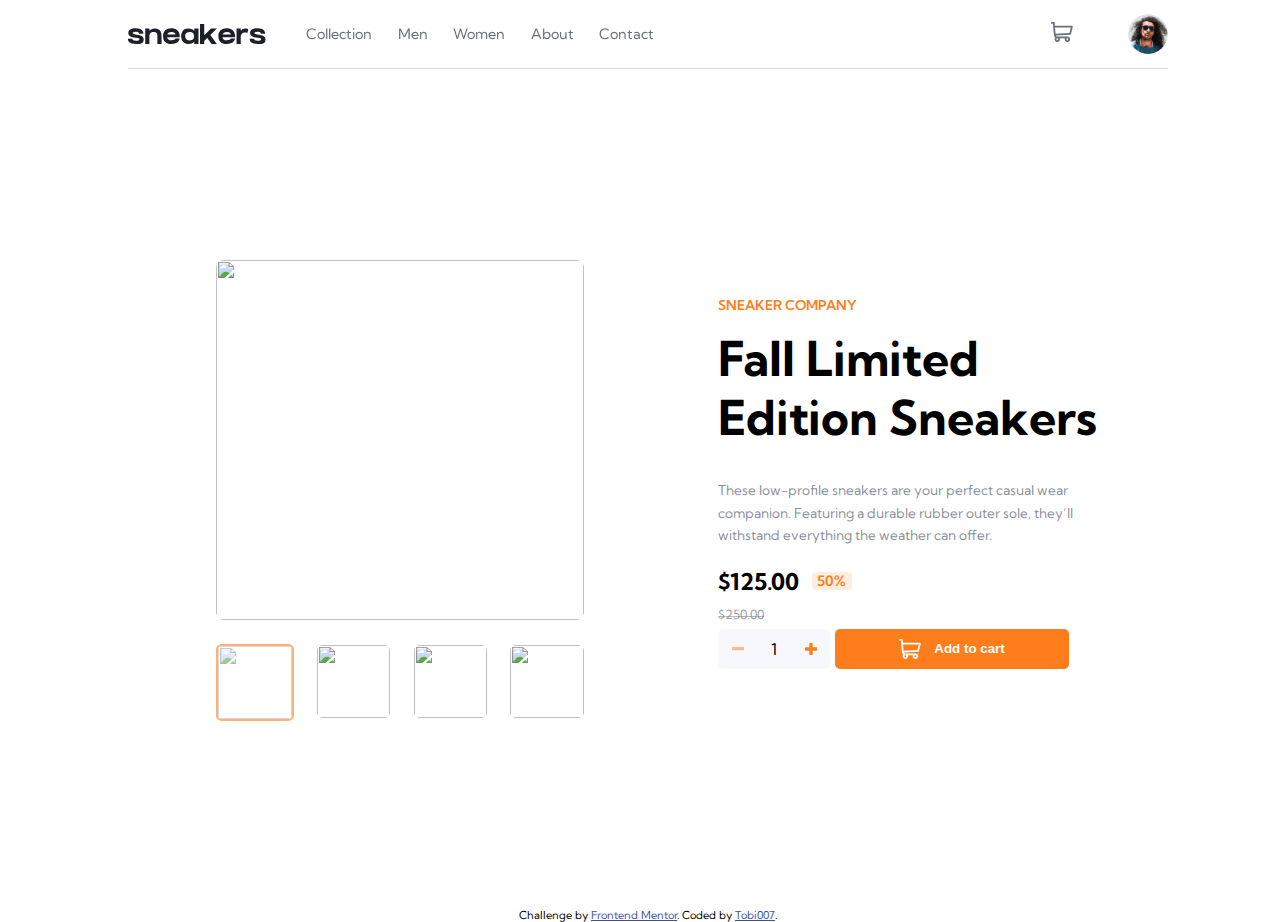
==== index.html @ f864c7b0 "index added" ====
<!DOCTYPE html>
<html lang="en">
<head>
  <meta charset="UTF-8">
  <meta name="viewport" content="width=device-width, initial-scale=1.0"> <!-- displays site properly based on user's device -->

  <link rel="icon" type="image/png" sizes="32x32" href="./images/favicon-32x32.png">
  <link rel="stylesheet" href="ecommerce-product.css">  
  <title>Frontend Mentor | E-commerce product page</title>
</head>
<body>

<div id="content">
<div id="page-content">
<div id="nav-bar-container">
<div id="nav-bar">
<div id="nav-left">
  <svg id="logo" width="138" height="20" xmlns="http://www.w3.org/2000/svg"><path d="M8.217 20c4.761 0 7.519-.753 7.519-4.606 0-3.4-3.38-4.172-6.66-4.682l-.56-.085-.279-.041-.35-.053c-2.7-.405-3.18-.788-3.18-1.471 0-.478.49-1.331 2.843-1.331 2.455 0 3.493.647 3.493 1.87v.134h4.281v-.133c0-2.389-1.35-5.238-7.774-5.238-5.952 0-7.201 2.584-7.201 4.752 0 3.097 2.763 4.086 7.223 4.675.21.028.433.054.659.081 1.669.197 3.172.42 3.172 1.585 0 1.01-1.615 1.222-3.298 1.222-2.797 0-3.784-.593-3.784-1.92v-.134H.002L0 14.926v.317c.008.79.118 1.913 1.057 2.862C2.303 19.362 4.712 20 8.217 20Zm13.21 0v-7.49c0-2.104.547-4.423 4.176-4.423 3.915 0 3.778 2.777 3.768 4.042V20h4.18v-7.768c0-2.264-.176-7.766-6.732-7.766-2.778 0-4.192.911-5.195 2.28h-.197V4.467H17.22V20h4.207Zm21.959 0c5.094 0 7.787-2.07 8.217-5.405H47.53c-.386 1.02-1.63 1.72-4.143 1.72-2.721 0-3.962-1.03-4.25-3.106h12.527c.24-2.13-.029-5.417-3.026-7.44v.005c-1.312-.915-3.056-1.465-5.251-1.465-5.24 0-8.336 2.772-8.336 7.845 0 5.17 3.02 7.846 8.336 7.846Zm4.099-9.574h-8.188c.486-1.574 1.764-2.431 4.089-2.431 2.994 0 3.755 1.267 4.099 2.431ZM70.499 20V4.457H66.29V6.74h-.176c-1.053-1.377-2.809-2.283-5.677-2.283-6.433 0-7.225 5.293-7.253 7.635v.137c0 2.092.732 7.771 7.241 7.771 2.914 0 4.684-.818 5.734-2.169h.131V20H70.5Zm-8.854-3.623c-3.996 0-4.447-3.032-4.447-4.148 0-1.21.426-4.148 4.455-4.148 3.631 0 4.374 2.044 4.374 4.148 0 2.35-.742 4.148-4.382 4.148ZM88.826 20l-6.529-9.045 6.588-6.488h-5.827l-6.836 6.756V0h-4.187v19.954h4.187V16.94l3.02-2.976L83.6 20h5.226Zm9.9 0c5.094 0 7.786-2.07 8.217-5.405h-4.074c-.387 1.02-1.63 1.72-4.143 1.72-2.721 0-3.962-1.03-4.25-3.106h12.527c.24-2.13-.029-5.417-3.026-7.44v.005c-1.312-.915-3.057-1.465-5.251-1.465-5.24 0-8.336 2.772-8.336 7.845 0 5.17 3.02 7.846 8.336 7.846Zm4.098-9.574h-8.187c.485-1.574 1.763-2.431 4.089-2.431 2.994 0 3.755 1.267 4.098 2.431ZM112.76 20v-6.97c0-2.103.931-4.542 4.05-4.542 1.33 0 2.393.236 2.785.346l.67-3.976c-.728-.16-1.626-.392-2.757-.392-2.665 0-3.622.794-4.486 2.282h-.262V4.466h-4.21V20h4.21Zm17.221 0c4.761 0 7.519-.753 7.519-4.606 0-3.4-3.38-4.172-6.66-4.682l-.56-.085-.279-.041-.349-.053c-2.701-.405-3.181-.788-3.181-1.471 0-.478.49-1.331 2.843-1.331 2.455 0 3.493.647 3.493 1.87v.134h4.282v-.133c0-2.389-1.35-5.238-7.775-5.238-5.952 0-7.201 2.584-7.201 4.752 0 3.097 2.763 4.086 7.224 4.675.21.028.432.054.658.081 1.669.197 3.172.42 3.172 1.585 0 1.01-1.615 1.222-3.298 1.222-2.796 0-3.784-.593-3.784-1.92v-.134h-4.319l-.001.301v.317c.008.79.117 1.913 1.056 2.862 1.246 1.257 3.655 1.895 7.16 1.895Z" fill="#1D2026" fill-rule="nonzero"/></svg>
  <div>
  <ul id="nav-menu">
    <li id="collection" class="menu-item"><p>Collection</p></li>
    <li id="men" class="menu-item"><p>Men</p></li>
    <li id="women" class="menu-item"><p>Women</p></li>
    <li id="about" class="menu-item"><p>About</p></li>
    <li id="contact" class="menu-item"><p>Contact</p></li>
  </ul>
  </div>
</div>
  <div id="nav-right">
    <div id="dropdown">
    <div id="no-of-items">0</div>
    <svg id="cart" width="22" height="20" xmlns="http://www.w3.org/2000/svg"><path d="M20.925 3.641H3.863L3.61.816A.896.896 0 0 0 2.717 0H.897a.896.896 0 1 0 0 1.792h1l1.031 11.483c.073.828.52 1.726 1.291 2.336C2.83 17.385 4.099 20 6.359 20c1.875 0 3.197-1.87 2.554-3.642h4.905c-.642 1.77.677 3.642 2.555 3.642a2.72 2.72 0 0 0 2.717-2.717 2.72 2.72 0 0 0-2.717-2.717H6.365c-.681 0-1.274-.41-1.53-1.009l14.321-.842a.896.896 0 0 0 .817-.677l1.821-7.283a.897.897 0 0 0-.87-1.114ZM6.358 18.208a.926.926 0 0 1 0-1.85.926.926 0 0 1 0 1.85Zm10.015 0a.926.926 0 0 1 0-1.85.926.926 0 0 1 0 1.85Zm2.021-7.243-13.8.81-.57-6.341h15.753l-1.383 5.53Z" fill-rule="nonzero"/></svg>
    <div id="cart-dropdown">
      <p id="cart-title">Cart</p>
      <div id="empty-cart">
        <p>Your cart is empty.</p>
      </div>
      <div id="full-cart">
      <div id="full-cart-details">
      <div>
        <img src="/ecommerce-product-page-main/images/image-product-1-thumbnail.jpg">
      </div>
      <div id="cart-product-details">
        <p id="cart-product-name">Fall Limited Edition Sneakers</p>
      <div id="cart-price">
          <p>$125.00 x</p><p id="no-of-cart-items">0</p><p id="total-cart-price">$0.00</p>
      </div>
      </div>
          <svg id="delete-cart" width="14" height="16" xmlns="http://www.w3.org/2000/svg" xmlns:xlink="http://www.w3.org/1999/xlink"><defs><path d="M0 2.625V1.75C0 1.334.334 1 .75 1h3.5l.294-.584A.741.741 0 0 1 5.213 0h3.571a.75.75 0 0 1 .672.416L9.75 1h3.5c.416 0 .75.334.75.75v.875a.376.376 0 0 1-.375.375H.375A.376.376 0 0 1 0 2.625Zm13 1.75V14.5a1.5 1.5 0 0 1-1.5 1.5h-9A1.5 1.5 0 0 1 1 14.5V4.375C1 4.169 1.169 4 1.375 4h11.25c.206 0 .375.169.375.375ZM4.5 6.5c0-.275-.225-.5-.5-.5s-.5.225-.5.5v7c0 .275.225.5.5.5s.5-.225.5-.5v-7Zm3 0c0-.275-.225-.5-.5-.5s-.5.225-.5.5v7c0 .275.225.5.5.5s.5-.225.5-.5v-7Zm3 0c0-.275-.225-.5-.5-.5s-.5.225-.5.5v7c0 .275.225.5.5.5s.5-.225.5-.5v-7Z" id="c"/></defs><use fill-rule="nonzero" xlink:href="#c"/></svg>
        </div>
        <button id="check-out">Checkout</button>
      </div>
      <div id="check-out-content">
        <div id="top-checkout">
          <img id="order-image" src="/ecommerce-product-page-main/images/image-product-2-thumbnail.jpg">
        <div id="check-out-details">
          <div id="top-details">
          <p id="check-out-text">You ordered <p id="no-of-ordered-items">0</p><p id="order-product-name">
            Fall LImited Edition Sneakers
          </p></p>
        </div>
        <div id="bottom-details">
          <p id="account-appeal">Kindly send <p id="order-price">$0.00</p> to the accout below:</p>
        </div>
        </div>
      </div>
        <div id="bottom-checkout">
          <div id="account-details-container">
            <?xml version="1.0" encoding="UTF-8"?>
            <svg id="zenith-logo" id="logosandtypes_com" data-name="logosandtypes com" xmlns="http://www.w3.org/2000/svg" viewBox="0 0 150 150">
              <defs>
                <style>
                  .cls-1 {
                    fill: #808285;
                  }
            
                  .cls-1, .cls-2 {
                    fill-rule: evenodd;
                  }
            
                  .cls-2 {
                    fill: #ed1c24;
                  }
            
                  .cls-3 {
                    fill: none;
                  }
                </style>
              </defs>
              <path class="cls-3" d="M0,0H150V150H0V0Z"/>
              <path id="path10542" class="cls-1" d="M19.21,59.12c3.58-13,7.39-26.81,11.04-40.07l112.06,.22L18.47,120.01,75.07,51.82s-44.09,.12-44.87,.17c-5.04,.43-9.41,3.48-10.98,7.13"/>
              <path id="path10544" class="cls-2" d="M136.23,88.12c.13-.3-3.39,21.46-9.59,43.96l-116.95,.65L136,30.44l-56.61,68.83s44.09-.12,44.87-.17c5.04-.43,10.39-7.33,11.96-10.98"/>
            </svg>
        <div id="account-details">
          <p id="account-number">4230814118</p>
        </div>
          </div>
        <div id="movie-garden-div">
        <div id="movie-garden-text-container">
        <p id="movie-garden-text">Click the button below to visit <span>tmg.com</span></p>
        </div>
        <button id="tmg-link"><a href="https://tobi007-del.github.io/TMG.com/"><span id="tmg">The Movie Garden</span></a></button>
        </div>
      </div>
    </div>
  </div>
  </div>
  <div id="profile-div">
    <input id="profile-pic-picker" type="file" accept="image/*">
    <img id="profile-pic" src="images/image-avatar.png">
  </div>
  </div>
</div>
</div>


<div id="main-content">
<div id="pics-container">
  <div id="big-pics-container">
    <div>
      <img class="big-pics" src="/ecommerce-product-page-main/images/image-product-1.jpg">
    </div>
    <div>
      <img class="big-pics" src="/ecommerce-product-page-main/images/image-product-2.jpg">
    </div>
    <div>
      <img class="big-pics" src="/ecommerce-product-page-main/images/image-product-3.jpg">
    </div>
    <div>
      <img class="big-pics" src="/ecommerce-product-page-main/images/image-product-4.jpg">
    </div>
  </div>
  <div id="small-pics-containter">
    <div>
      <img class="small-pics current" src="/ecommerce-product-page-main/images/image-product-1-thumbnail.jpg">
    </div>
    <div>
      <img class="small-pics" src="/ecommerce-product-page-main/images/image-product-2-thumbnail.jpg">
    </div>
    <div>
      <img class="small-pics" src="/ecommerce-product-page-main/images/image-product-3-thumbnail.jpg">
    </div>
    <div>
      <img class="small-pics" src="/ecommerce-product-page-main/images/image-product-4-thumbnail.jpg">
    </div>
  </div>
</div>
<div id="product-info">
  <div id="product-summary">
    <p id="company-name" style="pointer-events: none;">Sneaker Company</p>
    <p id="product-name" style="pointer-events: none;">Fall Limited Edition Sneakers</p>
    <p id="product-details" style="pointer-events: none;">
      These low-profile sneakers are your perfect casual wear companion. Featuring a 
      durable rubber outer sole, they’ll withstand everything the weather can offer.
    </p>
    <div id="price" style="pointer-events: none;">
      <div id="price-info">
        <p id="current-price">$125.00</p>
        <p id="discout">50%</p>
      </div>
      <p id="actual-price">$250.00</p>
    </div>
  </div>
    <div id="cart-settings">
      <span id="cart-toggle">
      <div class="sign" id="minus">
        <svg width="12" height="4" xmlns="http://www.w3.org/2000/svg" xmlns:xlink="http://www.w3.org/1999/xlink"><defs><path d="M11.357 3.332A.641.641 0 0 0 12 2.69V.643A.641.641 0 0 0 11.357 0H.643A.641.641 0 0 0 0 .643v2.046c0 .357.287.643.643.643h10.714Z" id="a"/></defs><use fill="#FF7E1B" fill-rule="nonzero" xlink:href="#a"/></svg>
      </div>
        <p style="pointer-events: none;" id="cart-number">1</p>
      <div class="sign" id="add">
        <svg width="12" height="12" xmlns="http://www.w3.org/2000/svg" xmlns:xlink="http://www.w3.org/1999/xlink"><defs><path d="M12 7.023V4.977a.641.641 0 0 0-.643-.643h-3.69V.643A.641.641 0 0 0 7.022 0H4.977a.641.641 0 0 0-.643.643v3.69H.643A.641.641 0 0 0 0 4.978v2.046c0 .356.287.643.643.643h3.69v3.691c0 .356.288.643.644.643h2.046a.641.641 0 0 0 .643-.643v-3.69h3.691A.641.641 0 0 0 12 7.022Z" id="b"/></defs><use fill="#FF7E1B" fill-rule="nonzero" xlink:href="#b"/></svg>
      </div>
      </span>
      <button id="add-to-cart">
        <svg width="22" height="20" id="add-to-cart-cart" xmlns="http://www.w3.org/2000/svg"><path d="M20.925 3.641H3.863L3.61.816A.896.896 0 0 0 2.717 0H.897a.896.896 0 1 0 0 1.792h1l1.031 11.483c.073.828.52 1.726 1.291 2.336C2.83 17.385 4.099 20 6.359 20c1.875 0 3.197-1.87 2.554-3.642h4.905c-.642 1.77.677 3.642 2.555 3.642a2.72 2.72 0 0 0 2.717-2.717 2.72 2.72 0 0 0-2.717-2.717H6.365c-.681 0-1.274-.41-1.53-1.009l14.321-.842a.896.896 0 0 0 .817-.677l1.821-7.283a.897.897 0 0 0-.87-1.114ZM6.358 18.208a.926.926 0 0 1 0-1.85.926.926 0 0 1 0 1.85Zm10.015 0a.926.926 0 0 1 0-1.85.926.926 0 0 1 0 1.85Zm2.021-7.243-13.8.81-.57-6.341h15.753l-1.383 5.53Z" fill="white" fill-rule="nonzero"/></svg>
        <p id="add-to-cart-text">Add to cart</p>
      </button>
    </div>
</div>
</div>
</div>
<div class="attribution">
  Challenge by <a href="https://www.frontendmentor.io?ref=challenge" target="_blank">Frontend Mentor</a>. 
  Coded by <a href="mailto: tobioketade007@gmail.com">Tobi007</a>.
</div>
</div>
<div id="light-box">
  <div id="close-container">
    <svg id="close" width="14" height="15" xmlns="http://www.w3.org/2000/svg"><path d="m11.596.782 2.122 2.122L9.12 7.499l4.597 4.597-2.122 2.122L7 9.62l-4.595 4.597-2.122-2.122L4.878 7.5.282 2.904 2.404.782l4.595 4.596L11.596.782Z" fill-rule="evenodd"/></svg>
  </div>
  <div id="light-box-main-box">
    <div id="prev" class="direction">
      <svg width="12" height="18" xmlns="http://www.w3.org/2000/svg"><path d="M11 1 3 9l8 8" stroke-width="3" fill="none" fill-rule="evenodd"/></svg>
    </div>
    <div id="light-box-mains-container">
      <div>
        <img class="light-box-main" src="/ecommerce-product-page-main/images/image-product-1.jpg">
      </div>
      <div>
        <img class="light-box-main" src="/ecommerce-product-page-main/images/image-product-2.jpg">
      </div>
      <div>
        <img class="light-box-main" src="/ecommerce-product-page-main/images/image-product-3.jpg">
      </div>
      <div>
        <img class="light-box-main" src="/ecommerce-product-page-main/images/image-product-4.jpg">
      </div>
    </div>
    <div id="next" class="direction">
      <svg width="13" height="18" xmlns="http://www.w3.org/2000/svg"><path d="m2 1 8 8-8 8" stroke-width="3" fill="none" fill-rule="evenodd"/></svg>
    </div>
  </div>
  <div id="light-box-subs-container">
    <div>
      <img class="light-box-sub current" src="/ecommerce-product-page-main/images/image-product-1-thumbnail.jpg">
    </div>
    <div>
      <img class="light-box-sub" src="/ecommerce-product-page-main/images/image-product-2-thumbnail.jpg">
    </div>
    <div>
      <img class="light-box-sub" src="/ecommerce-product-page-main/images/image-product-3-thumbnail.jpg">
    </div>
    <div>
      <img class="light-box-sub" src="/ecommerce-product-page-main/images/image-product-4-thumbnail.jpg">
    </div>
  </div>
</div>
<script src="ecommerce-product.js"></script>
</body>
</html>
---- ecommerce-product.css ----
@import url("https://fonts.googleapis.com/css2?family=Kumbh+Sans:wght@100..900&display=swap");
.attribution { font-size: 11px; text-align: center; }
.attribution a { color: hsl(228, 45%, 44%); }
body{
    width: 100vw;
    font-family: 'Kumbh Sans';
    background-color: white;
    overflow-x: hidden;
    overflow-y: auto;
    height: 100vh;
}
#content{
    width: 100vw;
    height: fit-content;
    display: flex;
    flex-flow: column nowrap;
    justify-content: center;
    align-items: center;
}
#page-content{
    display: flex;
    height: fit-content;
    width: 100vw;
    padding-top: 4.235em;
    justify-content: center;
    min-height: calc(100vh - 4.235em);
    overflow-x: hidden;
    flex-flow: row wrap;
}
@media(max-width: 1100px){
    #page-content{
        width: 100vw!important;
    }
    #nav-bar{
        width: 100.1vw!important;
        padding-right: 1.5em ;
    }
    #page-content{
        width: 100vw!important;
    }
    #logo{
        position: relative!important; 
        left: 1vw!important;
    }
    #nav-menu{
        position: relative!important; 
        right: 2vw!important;
        min-width: 70%!important;
    }
    #nav-right{
        position: relative!important; 
        right: 2vw!important;   
    }
    #cart-dropdown{
        right: 1vw!important;
    }
}
@media(max-width:900px){
    #main-content{
        gap: 5vw!important;
    }
    #product-info{
        right: 1vw!important;
    }
}
@media(max-width: 850px){
    body{
        overflow-y: auto!important;
    }
    #page-content{
        padding-top: 22.5vh!important;
    }
    #main-content{
        flex-flow: row wrap!important;
        justify-content: center!important;
        width: 100vw!important;
        height: auto!important;  
        gap: 5vw!important;
    }
    #nav-right{
        gap: 0!important;
    }
    #dropdown{
        min-width: 7vw!important;
    }
}
#nav-bar-container{
    position: fixed;
    top:0;
    height: 4.235em;
    width: 100vw;
    background-color: white;
    z-index: 3;
    display: flex;
    justify-content: center;
}
#nav-bar{
    display: block;
    height: 4.235em;
    border-bottom: 1px solid hsla(217, 9%, 45%, 0.243);
    position: fixed;
    width: 65em;
    top: 0;
    z-index: 3;
    overflow-y: hidden;
}
#nav-left{
    float: left;
    display: flex;
    height: 100%;
    min-width: 65%;
    align-items: center;
}
#nav-right{
    float: right;
    display: flex;
    height: 100%;
    align-items: center;
    gap: 2vw;
}
#nav-menu{
    display: flex;
    list-style-type: none;
    gap: 2vw;
    font-size: 0.9em;
    color: hsl(219, 9%, 45%);
    position: relative;
}
.menu-item{
    display: inline-block;
    width: fit-content;
}
.menu-item:hover{
    color: hsl(0, 0%, 0%);
}
.menu-item::after{
    content: '';
    position: absolute;
    top: 3.84em;
    height: 0.15em;
    transform: scaleX(0);
    background-color: hsl(26, 100%, 55%);
    transform-origin: bottom right;
    transition: transform 0.25s ease-in-out;
}
#collection::after{
    content:'Collection';
}
#men::after{
    content:'Men';
}
#women::after{
    content:'Women';
}
#about::after{
    content:'About';
}
#contact::after{
    content:'Contact';
}
.menu-item:hover::after{
    transform: scaleX(1);
    transform-origin: bottom left;
}
#dropdown{
    height: fit-content;
    width: fit-content;
    z-index: 1;
    min-width: 4vw;
}
#cart{
    fill:#69707D;
    position: relative;
    transform: translateX(0);
    animation-duration: 5s;
    animation-iteration-count: infinite;
    animation-fill-mode: both;
    animation-timing-function: normal;
}
@keyframes happy-cart {
    10%{
        transform: rotate(10deg);
    }
    30%{
        transform: translateX(10px);
    }
    40%{
        transform: rotate(-2deg);
    }
    60%{
        transform: scale(1.15);
    }
    70%{
        transform: translateX(15px);
    }
    95%{
        transform: translateX(15px);
    }
}
#dropdown:hover #cart{
    fill: hsl(0, 0%, 0%)!important;
    transform: translateX(0)!important;
    transform: scale(1)!important;
}
#dropdown:hover #no-of-items{
    transform: translateX(0)!important;
    transform: scale(1)!important;
}
#dropdown:hover #cart-dropdown,
#cart-dropdown:hover{
    display: flex;
}
#no-of-items{
    display: none;
    background-color: hsl(26, 100%, 55%);
    font-size: 1.25vh;
    color: white;
    border-radius: 40%;
    min-width: 1.45em; 
    max-width: fit-content;
    height: 1.125em;
    text-align: center;
    position: relative;
    z-index: 1;
    left: 10px;
    top: 1vh;
    animation-duration: 5s;
    animation-iteration-count: infinite;
    animation-fill-mode: both;
    animation-timing-function: normal;
}
@keyframes happy-ball {
    10%{
        transform: rotate(10deg);
    }
    30%{
        transform: translateX(11px);
    }
    40%{
        transform: rotate(2deg);
    }
    60%{
        transform: scale(1.1);
    }
    70%{
        transform: rotate(-90deg) translateY(5px) scale(0.9) translateX(0px);
    }
    80%{
        transform: rotate(10deg) translateY(5px)translateX(11px);
    }
    90%{
        transform: rotate(10deg) translateY(5px)translateX(11px);
    }
    95%{
        transform: rotate(-10deg) translateY(5px)translateX(11px);
    }
}
#cart-dropdown{
    display: none;
    flex-wrap: wrap;
    position: fixed;
    top: 7.5vh;
    right: 8.5vw;
    height: 13.5em;
    width: 21em;
    justify-content: center;
    background-color: white;
    border-radius: 10px;
    box-shadow: 3px 3px 20px hsla(217, 9%, 45%, 0.603);
}
#cart-title{
    font-weight: 700;
    width: 100%;
    height: 2em;
    display: inline;
    position: relative;
    padding-left: 1em;
    border-bottom:solid 1px hsla(217, 9%, 45%, 0.243);
}
#empty-cart{
    display: flex;
    justify-content: center;
    align-items: center;
    position: relative;
    bottom: 1.5em;
    height: 10.5em;
    font-weight: 500;
    width: 100%;
    color: hsl(219, 9%, 45%);
}
#full-cart{
    display: none;
    flex-wrap: wrap;
    justify-content: center;
    align-items: center;
    height: auto;
    gap: 0.5em;
    position: relative;
    bottom: 1em;
}
#full-cart-details{
    display: flex;
    flex-direction: row nowrap;
    gap: 1em;
    height: 4.5em;
    align-items: center;
    width: 19em;
}
#full-cart img{
    width: 3.5em;
    height: 3.5em;
    border-radius: 3px;
}
#cart-product-name{
    font-size: 0.85em;
    color:hsl(219, 9%, 45%);
    position: relative;
    top: 0.85em;
}
#cart-price{
    font-size: 1em;
    display: flex;
    flex-direction: row nowrap;
    color:hsl(219, 9%, 45%);
    gap: 0.35em;
    position: relative;
    bottom: 0.85em;
}
#delete-cart{
    fill:#C3CAD9;
    position: relative;
    left: 1em;
}
#delete-cart:hover{
    fill: hsl(0, 0%, 0%);
    cursor: pointer;
}
#total-cart-price{
    font-weight: 700;
    color: hsl(0, 0%, 0%);
}
#check-out{
    background-color: hsl(26, 100%, 55%);
    display: flex;
    align-items: center;
    justify-content: center;
    outline: none;
    border: none;
    height: 3em;
    width: 23em;
    position: relative;
    bottom: 0.15em;
    border-radius: 5px;
    font-weight: 550;
    text-decoration: none;
    color: white;
}
#check-out:hover{
    background-color: hsla(25, 100%, 55%, 0.762);
}
#check-out-content{
    display: none;
    align-items: center;
    flex-flow: column nowrap;
    height: auto;
    position: relative;
    top: -0.5em;
    gap: 0.25em;
}
#top-checkout{
    display: flex;
    align-items: center;
    flex-flow: row nowrap;
    height: 3.5em;
    width: 19em;
    gap: 0.15em;
}
#check-out-details{
    display: flex;
    flex-flow: row wrap;
    height: 3.5em;
    font-size: 0.78em;
    text-wrap: nowrap;
}
#top-details{
    display: flex;
    flex-flow: row nowrap;
    height: 1.75em;
    justify-content: center;
    align-items: center;
    gap: 0.3em;
}
#bottom-details{
    display: flex;
    flex-flow: row nowrap;
    height: 1.75em;
    justify-content: center;
    align-items: center;
    gap: 0.31em;
}
#bottom-checkout{
    display: flex;
    flex-flow: row wrap;
    width: 19em;
    overflow: hidden;
    height: 6em;
    gap: 0.2em;
}
#account-details-container{
    height: 2em;
    overflow: hidden;
    border-radius: 7.5px;
    width: 100%;
    display: flex;
    align-items: center;
    flex-flow: row nowrap;
    gap: 3.5em;
    position: relative;
    animation: zenith 2s infinite ease-in-out;
}
@keyframes zenith{
    from{
        background:linear-gradient(to bottom,#ed1c24,#808285);
    }
    to{
       background:linear-gradient(to top,#ed1c24,#808285);
    }
}
#account-details-container:hover{
    cursor: default;
}
#zenith-logo{
    height: 2.325em;
    margin-left: 0.225em;
}
#account-number::before{
    content: 'ENITH BANK';
    width: 1em;
    font-weight: bold;
    text-wrap: wrap;
    position: absolute;
    font-size: 0.5em;
    font-family: verdana;
    color: whitesmoke;
    letter-spacing: 0;
    left: 3.5em;
    animation: bank 2s infinite ease-in-out;
}
@keyframes bank{
    from {
        color: #808285;
    }
    to{
        color: #ed1c24;
    }
}
#account-number{
   color: whitesmoke;
   font-size: 1.35em;
   letter-spacing: 0.2em;
   font-family:Verdana, Geneva, Tahoma, sans-serif;
}
#movie-garden-div{
    height: 3em;
    background-color: rgb(254, 242, 222);
    border-radius: 7.5px;
    width: 100%;
    display: flex;
    flex-flow: row wrap;
    justify-content: center;
    align-items: center;
}
#movie-garden-text-container{
    height: 0.85em;
    width: 100%;
    display: flex;
    align-items: center;
    justify-content: center;
}
#movie-garden-text{
    font-size: 0.85em;
    text-wrap: nowrap;
}
#movie-garden-text span{
    color: burlywood;
    font-family: Impact, Haettenschweiler, 'Arial Narrow Bold', sans-serif;
}
#tmg-link{
   height: 1.95em;
   width: 21em;
   outline: none;
   border: none;
   border-radius: 5px;
   background-color: hsl(26, 100%, 55%);
   box-shadow:inset 2px 2px 10px burlywood, 2px 2px 4px burlywood;
   opacity: 1;
}
#tmg-link:hover{
    box-shadow:inset 2px 2px 10px darkgray, 2px 2px 4px darkgray;
    transform: scale(1.015);
}
#tmg-link a{
   text-decoration: none;
}
#tmg-link span{
    font-weight: bold;
    color: burlywood;
    font-family: Impact, Haettenschweiler, 'Arial Narrow Bold', sans-serif;
    text-transform: uppercase;
    letter-spacing: 0.1em;
    word-spacing: 0.125em;
    font-size: 1.25em;
    text-shadow:2px 2px 4px black;
}
#order-price{
    font-weight: bold;
}
#order-image{
    width: 3.5em;
    height: 3.5em;
    border-radius: 3px;
}
#order-image:hover{
    border: 1px solid hsl(26, 100%, 55%);
}
#order-product-name{
    font-size: 0.89em;
    color:hsl(219, 9%, 45%);
}
#profile-div:hover,#profile-pic-picker:hover{
    cursor: pointer;
}
#profile-pic-picker{
    position: absolute;
    width: 2.5em;
    height: 2.5em;
    border-radius: 50%;
    opacity: 0;
}
#profile-pic,#profile-div{
    width: 2.5em;
    height: 2.5em;
    border-radius: 50%;
}
#profile-pic{
    object-fit: cover;
}
#profile-div:hover{
    border: 2.125px solid hsl(26, 100%, 55%);
}
#main-content{
    display: flex;
    width: fit-content;
    min-height: 90vh;
    position: relative;
    justify-content: center;
    align-items: center;
    gap: 6em;
}
#pics-container{
    display: flex;
    width: 23em;
    flex-flow: row wrap;
    gap: 1.45em;
    padding: 0 3vw 0 3vw;
}
#big-pics-container{
    width: 23em;
    height: 22.5em;
    overflow: hidden;
}
.big-pics{
    width: 23em;
    height: 22.5em;
    border-radius: 0.5em;
}
#small-pics-containter{
    width: 23em;
    height: 5em;
    display: flex;
    flex-flow: row nowrap;
    justify-content: space-between;
    align-items: center;
}
.small-pics{
    width: 4.6em;
    height: 4.6em;
    border-radius: 0.35em;
}
.small-pics.current,.light-box-sub.current{
    border: solid 2.5px hsl(26, 100%, 55%);
    opacity: 0.6;
}
.small-pics:hover,.light-box-sub:hover{
    opacity: 0.6;
}
#product-info{
    width: 25em;
    display: flex;
    flex-flow: row wrap;
}
#company-name{
    text-transform: uppercase;
    color: hsl(26, 100%, 55%);
    font-weight: 400;
    font-size: 0.85em;
    font-weight: 600;
    position: relative;
    top: 2.35em;
}
#product-name{
    font-weight: 700;
    font-size: 3em;
    color: hsl(0, 0%, 0%);
}
#product-details{
    font-size: 0.85em;
    color:hsla(217, 9%, 45%, 0.788);
    line-height: 1.65em;
    position: relative;
    bottom: 1.15em;
}
#price{
    position: relative;
    bottom: 2em;
}
#price-info{
    display: flex;
    flex-wrap: no wrap;
    align-items: center;
    gap: 0.8em;
}
#current-price{
    font-weight: 700;
    font-size: 1.45em;
} 
#discout{
    color:hsl(26, 100%, 55%);
    font-weight: 600;
    font-size: 0.9em;
    background-color: hsl(25, 100%, 94%);
    width: 2.75em;
    text-align: center;
    border-radius: 4px;
}
#actual-price{
    font-size: 0.8em;
    color:hsla(217, 9%, 45%, 0.699);
    position: relative;
    bottom: 2em;
}
#actual-price::after{
    content:'';
    background-color: hsla(217, 9%, 45%, 0.495);
    position: absolute;
    width: 3.6em;
    height: 1px;
    top: 0.757em;
    left: 0em;
}
#cart-settings{
    position: relative;
    bottom: 4em;
    display: flex;
    gap: 0.3em;
}
#cart-toggle{
    background-color: hsl(223, 64%, 98%);
    display: flex;
    width: 7em;
    height: 2.5em;
    border-radius: 5px;
    align-items: center;
    justify-content: space-between;
}
.sign.hover{
    opacity: 1.0;
}
#add.hover:hover{
    background-color: hsl(223, 64%, 90%);
}
#minus.hover:hover{
    background-color: hsl(223, 64%, 90%);

}
.sign{
    height: 100%;
    display: flex;
    justify-content: center;
    align-items: center;
    width: 2.4em;
    opacity: 0.5;
}
#add-to-cart{
    background-color: hsl(26, 100%, 55%);
    display: flex;
    align-items: center;
    justify-content: center;
    outline: none;
    border: none;
    height: 3em;
    width: 17.5em;
    gap: 1em;
    border-radius: 5px;
    opacity: 1;
}
#add-to-cart:hover{
    background-color:hsl(26, 100%, 55%);
    opacity: 0.7;
}
#add-to-cart p{
    color: white;
    font-weight: 700;
    font-size: 1em;
}
#nav-menu li, .small-pics, .big-pics, .sign,button, #cart, #profile-pic{
    cursor: pointer;
}

#light-box{
    width: 100vw;
    display: none;
    height: 100%;
    z-index: 10;
    background-color: hsla(0, 0%, 0%, 75%);
    position: fixed;
    top: 0;
    left: 0;
    flex-flow: column nowrap;
    gap: 1.75em;
    overflow: hidden;
    justify-content: center;
    align-items: center;
}
#close-container{
    position: relative;
    width: 25em;
}
#close{
    position: absolute;
    right: 0;
    fill: hsl(0, 0%, 100%);
}
#close:hover{
    cursor: pointer;
    fill: hsl(26, 100%, 55%);
}
.direction{
   width: 2.75em;
   height: 2.75em;
   border-radius: 50%;
   background-color: hsl(0, 0%, 100%);
   display: flex;
   justify-content: center;
   align-items: center;
}
.direction:hover{
    cursor: pointer;
}
#prev{
    position: relative;
    left: 1.5em;
}
#next{
    position: relative;
    right: 1.5em;
}
#prev,#next{
   stroke: #1D2026;
}
.direction:hover>svg{
    stroke: hsl(26, 100%, 55%);
}
#light-box-main-box{
    display: flex;
    flex-flow: row nowrap;
    align-items: center;
}
#light-box-mains-container{
    width: 25em;
    height: 25em;
    overflow: hidden;
}
.light-box-main{
    width: 25em;
    height: 25em;
    border-radius: 10px;
}
#light-box-subs-container{
    width: 25em;
    height: 4em;
    justify-content: center;
    align-items: center;
    display: flex;
    justify-content: space-evenly;
}
.light-box-sub{
    width: 3.5em;
    height: 3.5em;
    border-radius: 6px;
}
.light-box-sub:hover{
    cursor: pointer;
}
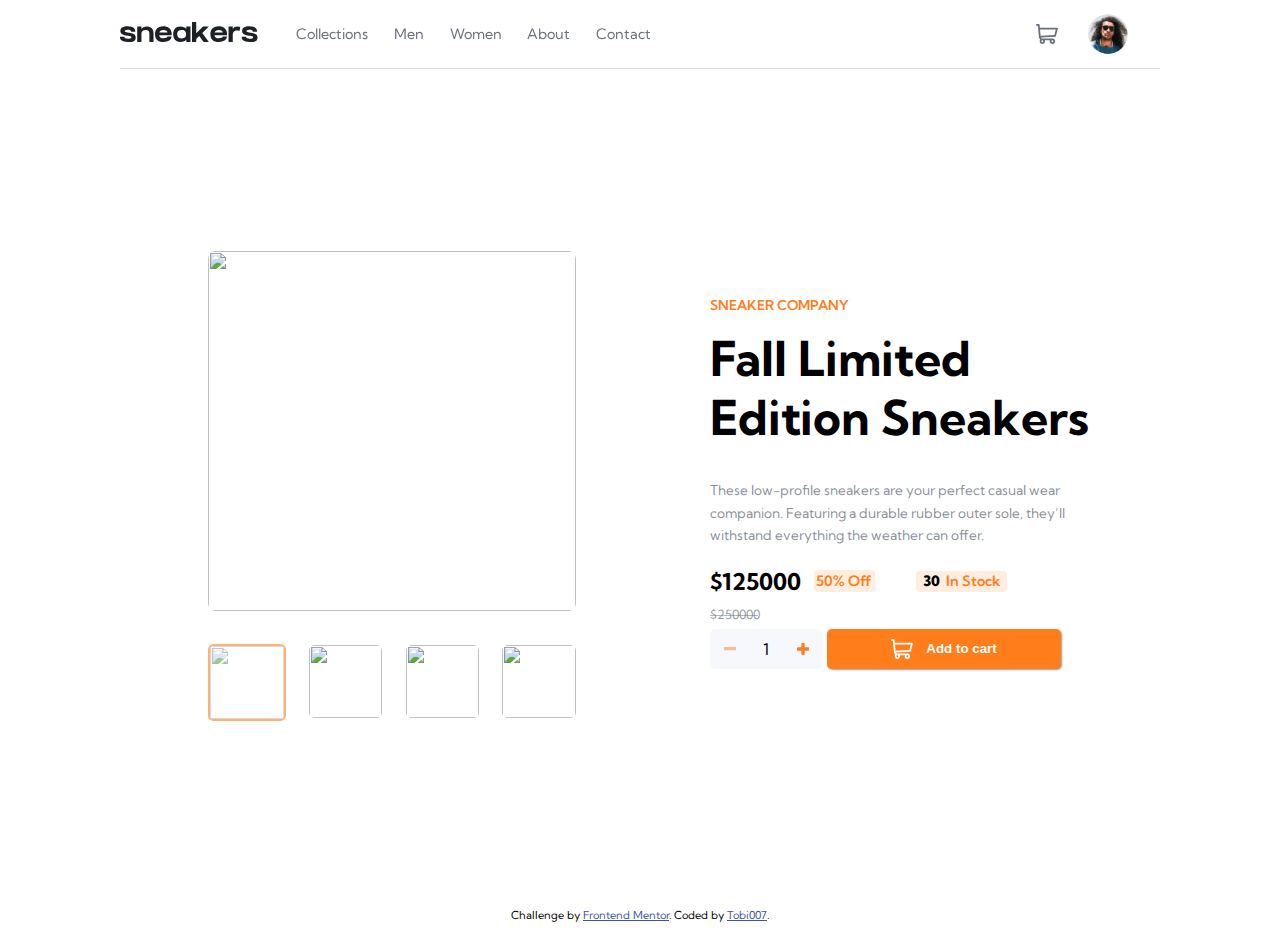
==== commit c5f2219b: "modification and responsiveness" ====
--- a/index.html
+++ b/index.html
@@ -5,6 +5,10 @@
   <meta name="viewport" content="width=device-width, initial-scale=1.0"> <!-- displays site properly based on user's device -->
 
   <link rel="icon" type="image/png" sizes="32x32" href="./images/favicon-32x32.png">
+  <link rel="preconnect" href="https://fonts.googleapis.com">
+  <link rel="preconnect" href="https://fonts.gstatic.com" crossorigin>
+  <link href="https://fonts.googleapis.com/css2?family=Kumbh+Sans:wght@100..900&display=swap" rel="stylesheet">
+  <link href="https://fonts.googleapis.com/css2?family=Anton&display=swap" rel="stylesheet">
   <link rel="stylesheet" href="ecommerce-product.css">  
   <title>Frontend Mentor | E-commerce product page</title>
 </head>
@@ -15,14 +19,16 @@
 <div id="nav-bar-container">
 <div id="nav-bar">
 <div id="nav-left">
-  <svg id="logo" width="138" height="20" xmlns="http://www.w3.org/2000/svg"><path d="M8.217 20c4.761 0 7.519-.753 7.519-4.606 0-3.4-3.38-4.172-6.66-4.682l-.56-.085-.279-.041-.35-.053c-2.7-.405-3.18-.788-3.18-1.471 0-.478.49-1.331 2.843-1.331 2.455 0 3.493.647 3.493 1.87v.134h4.281v-.133c0-2.389-1.35-5.238-7.774-5.238-5.952 0-7.201 2.584-7.201 4.752 0 3.097 2.763 4.086 7.223 4.675.21.028.433.054.659.081 1.669.197 3.172.42 3.172 1.585 0 1.01-1.615 1.222-3.298 1.222-2.797 0-3.784-.593-3.784-1.92v-.134H.002L0 14.926v.317c.008.79.118 1.913 1.057 2.862C2.303 19.362 4.712 20 8.217 20Zm13.21 0v-7.49c0-2.104.547-4.423 4.176-4.423 3.915 0 3.778 2.777 3.768 4.042V20h4.18v-7.768c0-2.264-.176-7.766-6.732-7.766-2.778 0-4.192.911-5.195 2.28h-.197V4.467H17.22V20h4.207Zm21.959 0c5.094 0 7.787-2.07 8.217-5.405H47.53c-.386 1.02-1.63 1.72-4.143 1.72-2.721 0-3.962-1.03-4.25-3.106h12.527c.24-2.13-.029-5.417-3.026-7.44v.005c-1.312-.915-3.056-1.465-5.251-1.465-5.24 0-8.336 2.772-8.336 7.845 0 5.17 3.02 7.846 8.336 7.846Zm4.099-9.574h-8.188c.486-1.574 1.764-2.431 4.089-2.431 2.994 0 3.755 1.267 4.099 2.431ZM70.499 20V4.457H66.29V6.74h-.176c-1.053-1.377-2.809-2.283-5.677-2.283-6.433 0-7.225 5.293-7.253 7.635v.137c0 2.092.732 7.771 7.241 7.771 2.914 0 4.684-.818 5.734-2.169h.131V20H70.5Zm-8.854-3.623c-3.996 0-4.447-3.032-4.447-4.148 0-1.21.426-4.148 4.455-4.148 3.631 0 4.374 2.044 4.374 4.148 0 2.35-.742 4.148-4.382 4.148ZM88.826 20l-6.529-9.045 6.588-6.488h-5.827l-6.836 6.756V0h-4.187v19.954h4.187V16.94l3.02-2.976L83.6 20h5.226Zm9.9 0c5.094 0 7.786-2.07 8.217-5.405h-4.074c-.387 1.02-1.63 1.72-4.143 1.72-2.721 0-3.962-1.03-4.25-3.106h12.527c.24-2.13-.029-5.417-3.026-7.44v.005c-1.312-.915-3.057-1.465-5.251-1.465-5.24 0-8.336 2.772-8.336 7.845 0 5.17 3.02 7.846 8.336 7.846Zm4.098-9.574h-8.187c.485-1.574 1.763-2.431 4.089-2.431 2.994 0 3.755 1.267 4.098 2.431ZM112.76 20v-6.97c0-2.103.931-4.542 4.05-4.542 1.33 0 2.393.236 2.785.346l.67-3.976c-.728-.16-1.626-.392-2.757-.392-2.665 0-3.622.794-4.486 2.282h-.262V4.466h-4.21V20h4.21Zm17.221 0c4.761 0 7.519-.753 7.519-4.606 0-3.4-3.38-4.172-6.66-4.682l-.56-.085-.279-.041-.349-.053c-2.701-.405-3.181-.788-3.181-1.471 0-.478.49-1.331 2.843-1.331 2.455 0 3.493.647 3.493 1.87v.134h4.282v-.133c0-2.389-1.35-5.238-7.775-5.238-5.952 0-7.201 2.584-7.201 4.752 0 3.097 2.763 4.086 7.224 4.675.21.028.432.054.658.081 1.669.197 3.172.42 3.172 1.585 0 1.01-1.615 1.222-3.298 1.222-2.796 0-3.784-.593-3.784-1.92v-.134h-4.319l-.001.301v.317c.008.79.117 1.913 1.056 2.862 1.246 1.257 3.655 1.895 7.16 1.895Z" fill="#1D2026" fill-rule="nonzero"/></svg>
-  <div>
+  <div id="hamburger-icon-wrapper"><svg width="16" height="15" id="hamburger-icon" xmlns="http://www.w3.org/2000/svg"><path d="M16 12v3H0v-3h16Zm0-6v3H0V6h16Zm0-6v3H0V0h16Z" fill="#69707D" fill-rule="evenodd"/></svg></div>
+  <div id="logo-container"><a href="/ecommerce-product-page-main/index.html"><svg id="logo" width="138" height="20" xmlns="http://www.w3.org/2000/svg"><path d="M8.217 20c4.761 0 7.519-.753 7.519-4.606 0-3.4-3.38-4.172-6.66-4.682l-.56-.085-.279-.041-.35-.053c-2.7-.405-3.18-.788-3.18-1.471 0-.478.49-1.331 2.843-1.331 2.455 0 3.493.647 3.493 1.87v.134h4.281v-.133c0-2.389-1.35-5.238-7.774-5.238-5.952 0-7.201 2.584-7.201 4.752 0 3.097 2.763 4.086 7.223 4.675.21.028.433.054.659.081 1.669.197 3.172.42 3.172 1.585 0 1.01-1.615 1.222-3.298 1.222-2.797 0-3.784-.593-3.784-1.92v-.134H.002L0 14.926v.317c.008.79.118 1.913 1.057 2.862C2.303 19.362 4.712 20 8.217 20Zm13.21 0v-7.49c0-2.104.547-4.423 4.176-4.423 3.915 0 3.778 2.777 3.768 4.042V20h4.18v-7.768c0-2.264-.176-7.766-6.732-7.766-2.778 0-4.192.911-5.195 2.28h-.197V4.467H17.22V20h4.207Zm21.959 0c5.094 0 7.787-2.07 8.217-5.405H47.53c-.386 1.02-1.63 1.72-4.143 1.72-2.721 0-3.962-1.03-4.25-3.106h12.527c.24-2.13-.029-5.417-3.026-7.44v.005c-1.312-.915-3.056-1.465-5.251-1.465-5.24 0-8.336 2.772-8.336 7.845 0 5.17 3.02 7.846 8.336 7.846Zm4.099-9.574h-8.188c.486-1.574 1.764-2.431 4.089-2.431 2.994 0 3.755 1.267 4.099 2.431ZM70.499 20V4.457H66.29V6.74h-.176c-1.053-1.377-2.809-2.283-5.677-2.283-6.433 0-7.225 5.293-7.253 7.635v.137c0 2.092.732 7.771 7.241 7.771 2.914 0 4.684-.818 5.734-2.169h.131V20H70.5Zm-8.854-3.623c-3.996 0-4.447-3.032-4.447-4.148 0-1.21.426-4.148 4.455-4.148 3.631 0 4.374 2.044 4.374 4.148 0 2.35-.742 4.148-4.382 4.148ZM88.826 20l-6.529-9.045 6.588-6.488h-5.827l-6.836 6.756V0h-4.187v19.954h4.187V16.94l3.02-2.976L83.6 20h5.226Zm9.9 0c5.094 0 7.786-2.07 8.217-5.405h-4.074c-.387 1.02-1.63 1.72-4.143 1.72-2.721 0-3.962-1.03-4.25-3.106h12.527c.24-2.13-.029-5.417-3.026-7.44v.005c-1.312-.915-3.057-1.465-5.251-1.465-5.24 0-8.336 2.772-8.336 7.845 0 5.17 3.02 7.846 8.336 7.846Zm4.098-9.574h-8.187c.485-1.574 1.763-2.431 4.089-2.431 2.994 0 3.755 1.267 4.098 2.431ZM112.76 20v-6.97c0-2.103.931-4.542 4.05-4.542 1.33 0 2.393.236 2.785.346l.67-3.976c-.728-.16-1.626-.392-2.757-.392-2.665 0-3.622.794-4.486 2.282h-.262V4.466h-4.21V20h4.21Zm17.221 0c4.761 0 7.519-.753 7.519-4.606 0-3.4-3.38-4.172-6.66-4.682l-.56-.085-.279-.041-.349-.053c-2.701-.405-3.181-.788-3.181-1.471 0-.478.49-1.331 2.843-1.331 2.455 0 3.493.647 3.493 1.87v.134h4.282v-.133c0-2.389-1.35-5.238-7.775-5.238-5.952 0-7.201 2.584-7.201 4.752 0 3.097 2.763 4.086 7.224 4.675.21.028.432.054.658.081 1.669.197 3.172.42 3.172 1.585 0 1.01-1.615 1.222-3.298 1.222-2.796 0-3.784-.593-3.784-1.92v-.134h-4.319l-.001.301v.317c.008.79.117 1.913 1.056 2.862 1.246 1.257 3.655 1.895 7.16 1.895Z" fill="#1D2026" fill-rule="nonzero"/></svg></a></div>
+  <div id="nav-menu-container">
   <ul id="nav-menu">
-    <li id="collection" class="menu-item"><p>Collection</p></li>
-    <li id="men" class="menu-item"><p>Men</p></li>
-    <li id="women" class="menu-item"><p>Women</p></li>
-    <li id="about" class="menu-item"><p>About</p></li>
-    <li id="contact" class="menu-item"><p>Contact</p></li>
+    <svg id="close-menu" width="14" height="15" xmlns="http://www.w3.org/2000/svg"><path d="m11.596.782 2.122 2.122L9.12 7.499l4.597 4.597-2.122 2.122L7 9.62l-4.595 4.597-2.122-2.122L4.878 7.5.282 2.904 2.404.782l4.595 4.596L11.596.782Z" fill-rule="evenodd"/></svg>
+    <li id="collection" class="menu-item" menu-name="Collections"><p>Collections</p></li>
+    <li id="men" class="menu-item" menu-name="Men"><p>Men</p></li>
+    <li id="women" class="menu-item" menu-name="Women"><p>Women</p></li>
+    <li id="about" class="menu-item" menu-name="About"><p>About</p></li>
+    <li id="contact" class="menu-item" menu-name="Contact"><p>Contact</p></li>
   </ul>
   </div>
 </div>
@@ -43,10 +49,12 @@
       <div id="cart-product-details">
         <p id="cart-product-name">Fall Limited Edition Sneakers</p>
       <div id="cart-price">
-          <p>$125.00 x</p><p id="no-of-cart-items">0</p><p id="total-cart-price">$0.00</p>
-      </div>
-      </div>
+          <p id="cart-price-value">0.00 x</p><p id="no-of-cart-items">0</p><p id="total-cart-price">0.00</p>
+      </div>
+      </div>
+        <div title="Delete items" id="delete-items">
           <svg id="delete-cart" width="14" height="16" xmlns="http://www.w3.org/2000/svg" xmlns:xlink="http://www.w3.org/1999/xlink"><defs><path d="M0 2.625V1.75C0 1.334.334 1 .75 1h3.5l.294-.584A.741.741 0 0 1 5.213 0h3.571a.75.75 0 0 1 .672.416L9.75 1h3.5c.416 0 .75.334.75.75v.875a.376.376 0 0 1-.375.375H.375A.376.376 0 0 1 0 2.625Zm13 1.75V14.5a1.5 1.5 0 0 1-1.5 1.5h-9A1.5 1.5 0 0 1 1 14.5V4.375C1 4.169 1.169 4 1.375 4h11.25c.206 0 .375.169.375.375ZM4.5 6.5c0-.275-.225-.5-.5-.5s-.5.225-.5.5v7c0 .275.225.5.5.5s.5-.225.5-.5v-7Zm3 0c0-.275-.225-.5-.5-.5s-.5.225-.5.5v7c0 .275.225.5.5.5s.5-.225.5-.5v-7Zm3 0c0-.275-.225-.5-.5-.5s-.5.225-.5.5v7c0 .275.225.5.5.5s.5-.225.5-.5v-7Z" id="c"/></defs><use fill-rule="nonzero" xlink:href="#c"/></svg>
+        </div>
         </div>
         <button id="check-out">Checkout</button>
       </div>
@@ -60,7 +68,7 @@
           </p></p>
         </div>
         <div id="bottom-details">
-          <p id="account-appeal">Kindly send <p id="order-price">$0.00</p> to the accout below:</p>
+          <p id="account-appeal">Kindly send <p id="order-price">0.00</p> to the accout below:</p>
         </div>
         </div>
       </div>
@@ -97,7 +105,7 @@
           </div>
         <div id="movie-garden-div">
         <div id="movie-garden-text-container">
-        <p id="movie-garden-text">Click the button below to visit <span>tmg.com</span></p>
+        <p id="movie-garden-text">Click the button below to visit <span><span style="color:white;">T</span>M<span style="color:white;">G</span><span style="color: black;">.com</span></span></p>
         </div>
         <button id="tmg-link"><a href="https://tobi007-del.github.io/TMG.com/"><span id="tmg">The Movie Garden</span></a></button>
         </div>
@@ -155,10 +163,11 @@
     </p>
     <div id="price" style="pointer-events: none;">
       <div id="price-info">
-        <p id="current-price">$125.00</p>
-        <p id="discout">50%</p>
-      </div>
-      <p id="actual-price">$250.00</p>
+        <p id="current-price">0.00</p>
+        <p id="discount">0% Off</p>
+        <div id="stock"><p id="left-in-stock"></p><p id="stock-text">In Stock</p></div>
+      </div>
+      <p id="actual-price" data-length = "0.00">0.00</p>
     </div>
   </div>
     <div id="cart-settings">
@@ -166,7 +175,7 @@
       <div class="sign" id="minus">
         <svg width="12" height="4" xmlns="http://www.w3.org/2000/svg" xmlns:xlink="http://www.w3.org/1999/xlink"><defs><path d="M11.357 3.332A.641.641 0 0 0 12 2.69V.643A.641.641 0 0 0 11.357 0H.643A.641.641 0 0 0 0 .643v2.046c0 .357.287.643.643.643h10.714Z" id="a"/></defs><use fill="#FF7E1B" fill-rule="nonzero" xlink:href="#a"/></svg>
       </div>
-        <p style="pointer-events: none;" id="cart-number">1</p>
+        <p style="pointer-events: none;" id="cart-number"></p>
       <div class="sign" id="add">
         <svg width="12" height="12" xmlns="http://www.w3.org/2000/svg" xmlns:xlink="http://www.w3.org/1999/xlink"><defs><path d="M12 7.023V4.977a.641.641 0 0 0-.643-.643h-3.69V.643A.641.641 0 0 0 7.022 0H4.977a.641.641 0 0 0-.643.643v3.69H.643A.641.641 0 0 0 0 4.978v2.046c0 .356.287.643.643.643h3.69v3.691c0 .356.288.643.644.643h2.046a.641.641 0 0 0 .643-.643v-3.69h3.691A.641.641 0 0 0 12 7.022Z" id="b"/></defs><use fill="#FF7E1B" fill-rule="nonzero" xlink:href="#b"/></svg>
       </div>
--- a/ecommerce-product.css
+++ b/ecommerce-product.css
@@ -2,83 +2,88 @@
 .attribution { font-size: 11px; text-align: center; }
 .attribution a { color: hsl(228, 45%, 44%); }
 body{
+    overflow-x: hidden;
+    font-family: "Kumbh Sans", sans-serif;
+}
+:root{
+    --brand-color: #e26e02;
+}
+#content{
+    display: flex;
+    flex-flow: column nowrap;
+    justify-content: center;
+    align-items: center;
+    padding-top: 4.235em;
+}
+#page-content{
+    display: flex;
     width: 100vw;
-    font-family: 'Kumbh Sans';
-    background-color: white;
-    overflow-x: hidden;
-    overflow-y: auto;
-    height: 100vh;
-}
-#content{
-    width: 100vw;
-    height: fit-content;
-    display: flex;
-    flex-flow: column nowrap;
-    justify-content: center;
-    align-items: center;
-}
-#page-content{
-    display: flex;
-    height: fit-content;
-    width: 100vw;
-    padding-top: 4.235em;
-    justify-content: center;
-    min-height: calc(100vh - 4.235em);
+    height: calc(100vh - 4.235em);
+    justify-content: center;
+    align-items: center;
     overflow-x: hidden;
     flex-flow: row wrap;
 }
-@media(max-width: 1100px){
+#main-content{
+    display: flex;
+    width: fit-content;
+    justify-content: center;
+    height: fit-content;
+    gap: 6em;
+}
+@media(min-width:850px){
+    body::-webkit-scrollbar{
+        display: none;
+    }
+}
+@media(max-width: 1050px){
+    #nav-bar{
+        width: 100%!important;
+    }
     #page-content{
         width: 100vw!important;
     }
-    #nav-bar{
-        width: 100.1vw!important;
-        padding-right: 1.5em ;
-    }
-    #page-content{
-        width: 100vw!important;
-    }
-    #logo{
-        position: relative!important; 
-        left: 1vw!important;
-    }
-    #nav-menu{
-        position: relative!important; 
-        right: 2vw!important;
-        min-width: 70%!important;
-    }
-    #nav-right{
-        position: relative!important; 
-        right: 2vw!important;   
+    #nav-left{
+        gap: 4vw;
     }
     #cart-dropdown{
         right: 1vw!important;
     }
-}
-@media(max-width:900px){
+    #logo-container{
+        padding-left: 1vw;
+    }
+}
+@media(max-width:950px){
     #main-content{
         gap: 5vw!important;
     }
-    #product-info{
-        right: 1vw!important;
-    }
-}
-@media(max-width: 850px){
-    body{
-        overflow-y: auto!important;
-    }
+}
+@media(max-width:850px){
+    #main-content{
+        gap: 3vw!important;
+    }
+}
+@media(max-width:800px){
+    #main-content{
+        gap: 0vw!important;
+    }
+}
+@media(max-width: 775px){
     #page-content{
-        padding-top: 22.5vh!important;
+        padding-top: 3em;
+        height: auto;
     }
     #main-content{
-        flex-flow: row wrap!important;
-        justify-content: center!important;
-        width: 100vw!important;
-        height: auto!important;  
-        gap: 5vw!important;
-    }
-    #nav-right{
-        gap: 0!important;
+        flex-flow: row wrap;
+        justify-content: center;
+        width: 100vw;
+        height: auto;  
+    }
+    #nav-menu{
+        font-size: 0.75em!important;
+    }
+    .menu-item::after{
+        top: 5.6em!important;
     }
     #dropdown{
         min-width: 7vw!important;
@@ -89,10 +94,10 @@
     top:0;
     height: 4.235em;
     width: 100vw;
+    z-index: 3;
+    display: flex;
+    justify-content: center;
     background-color: white;
-    z-index: 3;
-    display: flex;
-    justify-content: center;
 }
 #nav-bar{
     display: block;
@@ -102,29 +107,36 @@
     width: 65em;
     top: 0;
     z-index: 3;
-    overflow-y: hidden;
 }
 #nav-left{
     float: left;
     display: flex;
     height: 100%;
-    min-width: 65%;
-    align-items: center;
+    align-items: center;
+    gap: 3vw;
+    width: 85%;
 }
 #nav-right{
     float: right;
     display: flex;
     height: 100%;
     align-items: center;
-    gap: 2vw;
+    justify-content: center;
+    width: 15%;
 }
 #nav-menu{
     display: flex;
     list-style-type: none;
+    padding: 0;
     gap: 2vw;
     font-size: 0.9em;
     color: hsl(219, 9%, 45%);
-    position: relative;
+}
+#hamburger-icon-wrapper,#hamburger-icon{
+    display: none;
+}
+#close-menu{
+    display: none;
 }
 .menu-item{
     display: inline-block;
@@ -134,39 +146,52 @@
     color: hsl(0, 0%, 0%);
 }
 .menu-item::after{
-    content: '';
+    content: attr(menu-name);
+    overflow-y: hidden;
     position: absolute;
-    top: 3.84em;
-    height: 0.15em;
+    top: 4.65em;
+    height: 0.125em;
+    border-radius: 0.05125em;
     transform: scaleX(0);
     background-color: hsl(26, 100%, 55%);
     transform-origin: bottom right;
     transition: transform 0.25s ease-in-out;
 }
-#collection::after{
-    content:'Collection';
-}
-#men::after{
-    content:'Men';
-}
-#women::after{
-    content:'Women';
-}
-#about::after{
-    content:'About';
-}
-#contact::after{
-    content:'Contact';
-}
 .menu-item:hover::after{
     transform: scaleX(1);
     transform-origin: bottom left;
 }
+#profile-div:hover,#profile-pic-picker:hover{
+    cursor: pointer;
+}
+#profile-pic-picker{
+    position: absolute;
+    width: 2.5em;
+    height: 2.5em;
+    border-radius: 50%;
+    opacity: 0;
+}
+#profile-pic,#profile-div{
+    width: 2.5em;
+    height: 2.5em;
+    border-radius: 50%;
+}
+#profile-pic{
+    object-fit: cover;
+}
+#profile-div:hover{
+    border: 2.125px solid hsl(26, 100%, 55%);
+}
 #dropdown{
+    display: inline-flex;
+    flex-direction: column;
+    justify-content: center;
     height: fit-content;
+    min-height: 4.235em;
     width: fit-content;
     z-index: 1;
     min-width: 4vw;
+    position: relative;
 }
 #cart{
     fill:#69707D;
@@ -197,18 +222,20 @@
         transform: translateX(15px);
     }
 }
-#dropdown:hover #cart{
-    fill: hsl(0, 0%, 0%)!important;
-    transform: translateX(0)!important;
-    transform: scale(1)!important;
-}
-#dropdown:hover #no-of-items{
-    transform: translateX(0)!important;
-    transform: scale(1)!important;
-}
-#dropdown:hover #cart-dropdown,
-#cart-dropdown:hover{
-    display: flex;
+@media(hover:hover){
+    #dropdown:hover #cart{
+        fill: black!important;
+        transform: translateX(0)!important;
+        transform: scale(1)!important;
+    }
+    #dropdown:hover #no-of-items{
+        transform: translateX(0)!important;
+        transform: scale(1)!important;
+    }
+    #dropdown:hover #cart-dropdown,
+    #cart-dropdown:hover{
+        display: flex;
+    }
 }
 #no-of-items{
     display: none;
@@ -259,7 +286,7 @@
     display: none;
     flex-wrap: wrap;
     position: fixed;
-    top: 7.5vh;
+    top: 3.5em;
     right: 8.5vw;
     height: 13.5em;
     width: 21em;
@@ -320,7 +347,6 @@
 #cart-price{
     font-size: 1em;
     display: flex;
-    flex-direction: row nowrap;
     color:hsl(219, 9%, 45%);
     gap: 0.35em;
     position: relative;
@@ -328,8 +354,8 @@
 }
 #delete-cart{
     fill:#C3CAD9;
-    position: relative;
-    left: 1em;
+    position: absolute;
+    right: 1.5em;
 }
 #delete-cart:hover{
     fill: hsl(0, 0%, 0%);
@@ -346,7 +372,7 @@
     justify-content: center;
     outline: none;
     border: none;
-    height: 3em;
+    height: 3.5em;
     width: 23em;
     position: relative;
     bottom: 0.15em;
@@ -354,9 +380,11 @@
     font-weight: 550;
     text-decoration: none;
     color: white;
+    box-shadow: 1px 1px 2px hsla(0, 0%, 38%, 0.658);
 }
 #check-out:hover{
-    background-color: hsla(25, 100%, 55%, 0.762);
+    background-color: hsla(25, 100%, 55%, 0.8);
+    box-shadow: 2px 2px 4px hsla(0, 0%, 38%, 0.658);
 }
 #check-out-content{
     display: none;
@@ -462,7 +490,7 @@
 }
 #movie-garden-div{
     height: 3em;
-    background-color: rgb(254, 242, 222);
+    background-color: lightgrey;
     border-radius: 7.5px;
     width: 100%;
     display: flex;
@@ -482,8 +510,8 @@
     text-wrap: nowrap;
 }
 #movie-garden-text span{
-    color: burlywood;
-    font-family: Impact, Haettenschweiler, 'Arial Narrow Bold', sans-serif;
+    color: var(--brand-color);
+    font-family: 'Anton', sans-serif;
 }
 #tmg-link{
    height: 1.95em;
@@ -491,12 +519,15 @@
    outline: none;
    border: none;
    border-radius: 5px;
-   background-color: hsl(26, 100%, 55%);
-   box-shadow:inset 2px 2px 10px burlywood, 2px 2px 4px burlywood;
+   background-color: black;
+   box-shadow: 1px 1px 2px hsla(0, 0%, 38%, 0.658);
    opacity: 1;
+   display: inline-flex;
+   align-items: center;
+   justify-content: center;
 }
 #tmg-link:hover{
-    box-shadow:inset 2px 2px 10px darkgray, 2px 2px 4px darkgray;
+    box-shadow: 2px 2px 4px hsla(0, 0%, 38%, 0.658);
     transform: scale(1.015);
 }
 #tmg-link a{
@@ -504,13 +535,16 @@
 }
 #tmg-link span{
     font-weight: bold;
-    color: burlywood;
-    font-family: Impact, Haettenschweiler, 'Arial Narrow Bold', sans-serif;
+    font-family: 'Anton', sans-serif;
     text-transform: uppercase;
     letter-spacing: 0.1em;
+    font-weight: 900;
     word-spacing: 0.125em;
-    font-size: 1.25em;
-    text-shadow:2px 2px 4px black;
+    font-size: 1.5em;
+    background: linear-gradient(to right,white,var(--brand-color), white);
+    -webkit-text-fill-color: transparent;
+    background-clip: text;
+    -webkit-background-clip: text;
 }
 #order-price{
     font-weight: bold;
@@ -526,36 +560,6 @@
 #order-product-name{
     font-size: 0.89em;
     color:hsl(219, 9%, 45%);
-}
-#profile-div:hover,#profile-pic-picker:hover{
-    cursor: pointer;
-}
-#profile-pic-picker{
-    position: absolute;
-    width: 2.5em;
-    height: 2.5em;
-    border-radius: 50%;
-    opacity: 0;
-}
-#profile-pic,#profile-div{
-    width: 2.5em;
-    height: 2.5em;
-    border-radius: 50%;
-}
-#profile-pic{
-    object-fit: cover;
-}
-#profile-div:hover{
-    border: 2.125px solid hsl(26, 100%, 55%);
-}
-#main-content{
-    display: flex;
-    width: fit-content;
-    min-height: 90vh;
-    position: relative;
-    justify-content: center;
-    align-items: center;
-    gap: 6em;
 }
 #pics-container{
     display: flex;
@@ -634,14 +638,32 @@
     font-weight: 700;
     font-size: 1.45em;
 } 
-#discout{
+#discount{
     color:hsl(26, 100%, 55%);
     font-weight: 600;
     font-size: 0.9em;
     background-color: hsl(25, 100%, 94%);
-    width: 2.75em;
+    padding: 0.15em 0.15em;
     text-align: center;
     border-radius: 4px;
+}
+#stock{
+    color:hsl(26, 100%, 55%);
+    font-weight: 600;
+    font-size: 0.9em;
+    background-color: hsl(25, 100%, 94%);
+    border-radius: 4px;
+    display: flex;
+    flex-flow: row no-wrap;
+    align-items: center;
+    gap: 0.4em;
+    height: 1.5em;
+    margin-left: 2em;
+    padding: 0 0.5em 0 0.5em;
+}
+#left-in-stock{
+    color: hsl(0, 0%, 0%);
+    font-weight: 800;
 }
 #actual-price{
     font-size: 0.8em;
@@ -650,12 +672,12 @@
     bottom: 2em;
 }
 #actual-price::after{
-    content:'';
+    content: attr(data-length);
+    overflow: hidden;
     background-color: hsla(217, 9%, 45%, 0.495);
     position: absolute;
-    width: 3.6em;
     height: 1px;
-    top: 0.757em;
+    top: 0.7em;
     left: 0em;
 }
 #cart-settings{
@@ -678,10 +700,11 @@
 }
 #add.hover:hover{
     background-color: hsl(223, 64%, 90%);
+    cursor: pointer;
 }
 #minus.hover:hover{
     background-color: hsl(223, 64%, 90%);
-
+    cursor: pointer;
 }
 .sign{
     height: 100%;
@@ -703,20 +726,21 @@
     gap: 1em;
     border-radius: 5px;
     opacity: 1;
+    box-shadow: 1px 1px 2px hsla(0, 0%, 38%, 0.658);
 }
 #add-to-cart:hover{
-    background-color:hsl(26, 100%, 55%);
-    opacity: 0.7;
+    background-color: hsla(25, 100%, 55%);
+    opacity: 0.8;
+    box-shadow: 2px 2px 4px hsla(0, 0%, 38%, 0.658);
 }
 #add-to-cart p{
     color: white;
     font-weight: 700;
     font-size: 1em;
 }
-#nav-menu li, .small-pics, .big-pics, .sign,button, #cart, #profile-pic{
+#nav-menu li, .small-pics, .big-pics, button, #cart, #profile-pic{
     cursor: pointer;
 }
-
 #light-box{
     width: 100vw;
     display: none;
@@ -803,3 +827,393 @@
     cursor: pointer;
 }
 
+
+@media (max-width: 480px){
+    #content{
+        padding-top: 0;
+    }
+    #page-content{
+        width: 100vw;
+        height: calc(100vh - 6.235vh)
+    }
+    #main-content{
+        gap: 0;
+    }
+    #nav-bar-container{
+        height: 6.35vh;
+        width: 100vw;
+    }
+    #nav-bar{
+        height: 6.35vh;
+        border-bottom: none;
+        width: 100vw;
+    }
+    #nav-left{
+        width: 60%;
+        gap: 5vw;
+        justify-content:center;
+    }
+    #logo-container{
+        padding: 0;
+    }
+    #nav-right{
+        width: 30%;
+    }
+    #nav-menu-container{
+        background-color:#f9f9f993;
+        position: fixed;
+        top: 0;
+        left: 0;
+        width: 100vw;
+        height: 100vh;
+        z-index: 5;
+        display: none;
+        align-items: center;
+    }
+    #nav-menu{
+        position: relative;
+        width: 60vw;
+        height: 100vh;
+        padding-left: 7.5vw;
+        padding-top: 12.5vh;
+        flex-flow: column nowrap;
+        justify-content: start;
+        gap: 0;
+        background-color: white;
+        font-weight: 800;
+    }
+    .menu-item{
+        font-size: 2.2vh;
+        color: hsl(0, 0%, 0%);
+    }
+    .menu-item::after{
+        display: none;
+    }
+    #close-menu{
+        display: block;
+        position: relative;
+        bottom: 2.5vh;
+        fill: #69707D;
+    }
+    #hamburger-icon-wrapper,#hamburger-icon{
+        display: block;
+    }
+    #dropdown{
+        height: 6.35vh;
+        min-height: 6.235vh;
+        min-width: 100%;
+    }
+    #cart{
+        transform: scale(1);
+    }
+    #cart.active{
+        margin-bottom: 1.25vh;
+    }
+    #dropdown.hover #cart{
+        fill: hsl(0, 0%, 0%)!important;
+        transform: translateX(0)!important;
+        transform: scale(1)!important;
+    }
+    #dropdown.hover #no-of-items{
+        transform: translateX(0)!important;
+        transform: scale(1)!important;
+    }
+    #dropdown.hover #cart-dropdown{
+        display: flex;
+    }
+    #no-of-items{
+        font-size: 1vh;
+        border-radius: 40%;
+        min-width: 1.5vh; 
+        height: 1.25vh;
+    }
+    #cart-dropdown{
+        top: 7.5vh;
+        right: 2.5vw!important;
+        height: 32.5vh;
+        width: 95vw;
+        border-radius: 1.25vh;
+        box-shadow: 5px 5px 20px hsla(217, 9%, 45%, 0.8);
+    }
+    #cart-title{
+        height: 5.5vh;
+        padding-left: 5vw;
+        font-size: 2.25vh;
+    }
+    #empty-cart{
+        bottom: 3.5vh;
+        height: 27vh;
+        font-weight: 600;
+        font-size: 2.05vh;
+    }
+    #full-cart{
+        gap: 1vh;
+        bottom: 2.5vh;
+    }
+    #full-cart-details{
+        gap: 2vw;
+        height: 4.5em;
+        width: 85vw;
+    }
+    #full-cart img{
+        width: 15vw;
+        height: 7vh;
+        border-radius: 0.85vh;
+    }
+    #cart-product-name{
+        font-size: 2.1vh;
+        top: 1.5vh;
+    }
+    #cart-price{
+        font-size: 2.15vh;
+        gap: 2vw;
+        bottom: 1.65vh;
+    }
+    #delete-cart{
+        right: 7.5vw;
+        transform: scale(1.5);
+    }
+    #delete-cart:active{
+        fill: hsl(0, 0%, 0%);
+    }
+    #check-out{
+        height: 6.65vh;
+        width: 85vw;
+        bottom: 0.25vh;
+        font-size: 2vh;
+        border-radius: 1vh;
+    }
+    #check-out:hover{
+        background-color: hsla(25, 100%, 55%, 1);
+    }
+    #check-out-content{
+        top: -1vh;
+        gap: 0vh;
+        height: 27.5vh;
+    }
+    #top-checkout{
+        height: 8.5vh;
+        width: 87.5vw;
+        gap: 1.5vw;
+    }
+    #check-out-details{
+        height: 6.25vh;
+        font-size: 1.7vh;
+    }
+    #top-details{
+        height: 3vh;
+        gap: 1.5vw;
+    }
+    #bottom-details{
+        height: 3vh;
+        gap: 1.5vw;
+    }
+    #bottom-checkout{
+        width: 87.5vw;
+        height: 12.5vh;
+        gap: 0.5vh;
+    }
+    #account-details-container{
+        height: 4vh;
+        border-radius: 1vh;
+        gap: 19.5vw;
+    }
+    #zenith-logo{
+        height: 3.5vh;
+        margin-left: 2vw;
+    }
+    #account-number::before{
+        width: 2vh;
+        font-size: 1.2vh;
+        left: 4.5vh;
+    }
+    #account-number{
+       font-size: 2.5vh;
+       letter-spacing: 1vw;
+    }
+    #movie-garden-div{
+        height: 7vh;
+        border-radius: 1vh;
+    }
+    #movie-garden-text-container{
+        height: 1vh;
+        width: 100%;
+    }
+    #movie-garden-text{
+        font-size: 1.95vh;
+    }
+    #tmg-link{
+       height: 3.95vh;
+       width: 72.5vw;
+       border-radius: 1vh;
+    }
+    #tmg-link span{
+        letter-spacing: 0.25vw;
+        word-spacing: 0.5vw;
+        font-size: 2.8vh;
+    }
+    #order-image{
+        width: 15vw;
+        height: 7vh;
+        border-radius: 0.85vh;
+    }
+    #order-product-name{
+        font-size: 1.45vh;
+        color:hsl(219, 9%, 45%);
+    }
+    #profile-pic-picker{
+        width: 3vh;
+        height: 3vh;
+    }
+    #profile-pic,#profile-div{
+        width: 3vh;
+        height: 3vh;
+    }
+    #profile-pic{
+        object-fit: cover;
+    }
+    #profile-div:hover{
+        border: none;
+    }
+    #product-info{
+        width: 100%;
+        padding: 0 5vw 0 5vw;
+        gap: 0;
+    }
+    #company-name{
+        font-size: 1.65vh;
+        letter-spacing: 0.25vw;
+        word-spacing: 0.5vw;
+        top: 1.85vh;
+    }
+    #product-name{
+        font-size: 3.5vh;
+        line-height: 4vh;
+    }
+    #product-details{
+        font-size: 1.9vh;
+        line-height: 2.8vh;
+    }
+    #price{
+        display: flex;
+        flex-wrap: nowrap;
+        height: 7.5vh;
+        align-items: center;
+        justify-content: space-between;
+    }
+    #price-info{
+        gap: 2vw;
+    }
+    #current-price{
+        font-size: 3.55vh;
+    } 
+    #discount{
+        font-size: 1.5vh;
+        padding: 1.25vw 1.25vw;
+        border-radius: 0.75vw;
+    }
+    #stock{
+        font-size: 1.65vh;
+        border-radius: 0.75vw;
+        gap: 0.95vw;
+        height: 2.75vh;
+        margin-left: 0;
+        padding: 0 0.5vw 0 0.5vw;
+    }
+    #actual-price{
+        font-size: 1.95vh;
+        bottom: 0;
+    }
+    #actual-price::after{
+        top: 1.5vh;
+    }
+    #cart-settings{
+        position: relative;
+        bottom: 3vh;
+        display: flex;
+        width: 100%;
+        justify-content: center;
+        flex-flow: row wrap;
+        gap: 1.15vh;
+    }
+    #cart-toggle{
+        width: 86.5vw;
+        height: 6vh;
+        border-radius: 1.25vh;
+    }
+    .sign{
+        height: 100%;
+        width: 14.5vw;
+    }
+    #cart-number{
+        font-weight: 800;
+    }
+    #add-to-cart{
+        height: 6vh;
+        width: 86.5vw;
+        gap: 4.5vw;
+        border-radius: 1.25vh;
+    }
+    #add-to-cart:hover{
+        opacity: 1;
+    }
+    #add-to-cart p{
+        font-weight: 650;
+        font-size: 1.95vh;
+    }
+    #pics-container{
+        width: 100%;
+        height: calc(100vw - 7vh);
+        padding: 0;
+        visibility: hidden;
+    }
+    #big-pics-container{
+        width: 100%;
+        height: calc(100vw - 7vh);
+    }
+    .big-pics{
+        width: 100%;
+        height: calc(100vw - 7vh);
+    }
+    #small-pics-containter{
+        display: none;
+    }
+    #light-box{
+        display: flex;
+        width: 100%;
+        z-index: 1;
+        height: calc(100vw - 6.235vh);
+        background-color: transparent;
+        position: absolute;
+        top: 6.235vh;
+    }
+    #close-container{
+        display: none;
+    }
+    .direction{
+       width: 5vh;
+       height: 5vh;
+    }
+    #prev{
+        left: 14.5vw;
+    }
+    #next{
+        right: 14.5vw;
+    }
+    .direction:hover>svg{
+        stroke: #1D2026;
+    }
+    #light-box-mains-container{
+        height: calc(100vw - 6.235vh);
+        width: 100vw;
+    }
+    .light-box-main{
+        height: calc(100vw - 6.235vh);
+        width: 100%;
+        border-radius: 0;
+        object-fit: cover;
+    }
+    #light-box-subs-container{
+        display: none;
+    }
+}
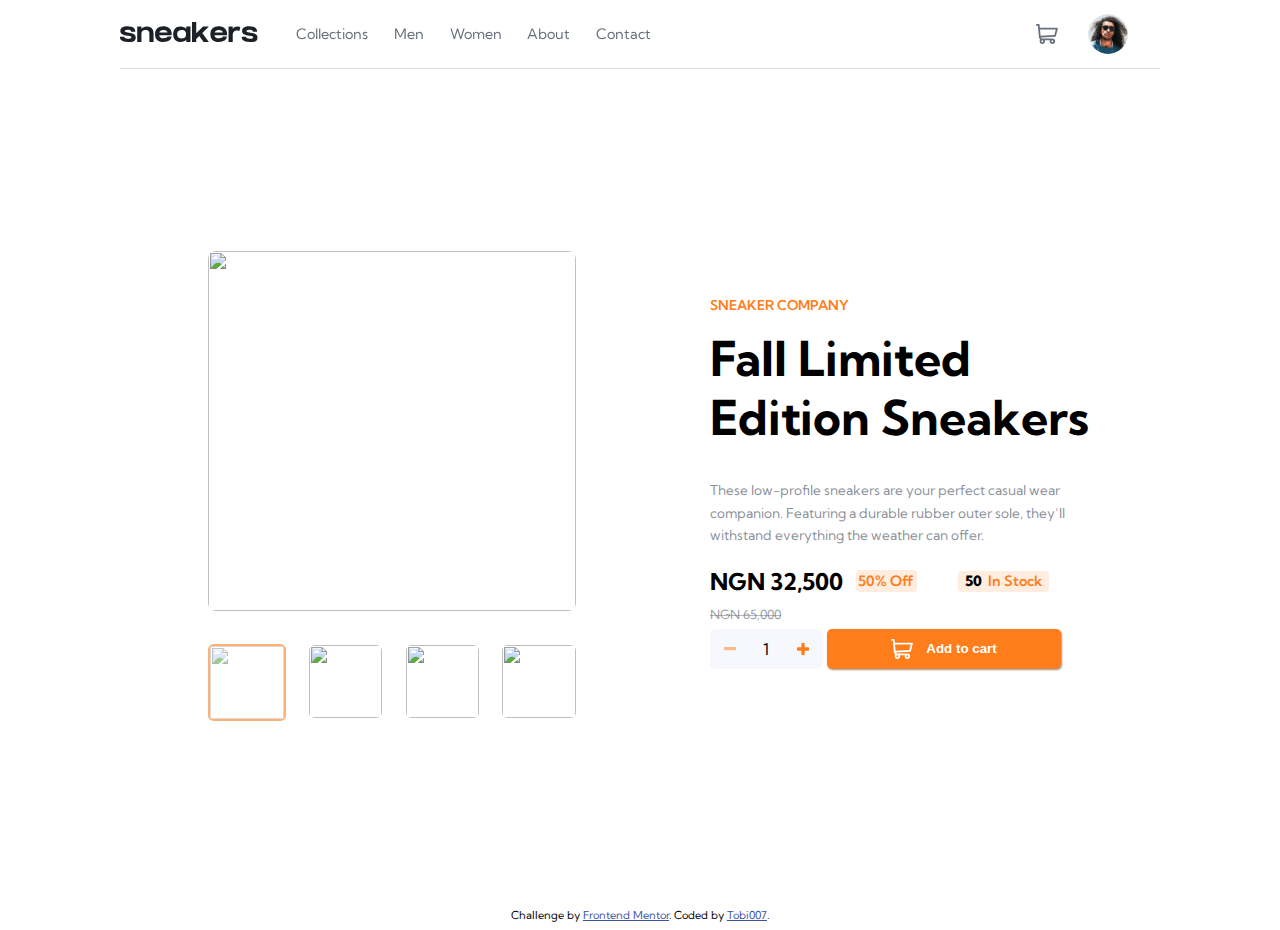
==== commit 34c3d999: "testing number formatter API" ====
--- a/index.html
+++ b/index.html
@@ -34,7 +34,7 @@
 </div>
   <div id="nav-right">
     <div id="dropdown">
-    <div id="no-of-items">0</div>
+    <div id="no-of-items"></div>
     <svg id="cart" width="22" height="20" xmlns="http://www.w3.org/2000/svg"><path d="M20.925 3.641H3.863L3.61.816A.896.896 0 0 0 2.717 0H.897a.896.896 0 1 0 0 1.792h1l1.031 11.483c.073.828.52 1.726 1.291 2.336C2.83 17.385 4.099 20 6.359 20c1.875 0 3.197-1.87 2.554-3.642h4.905c-.642 1.77.677 3.642 2.555 3.642a2.72 2.72 0 0 0 2.717-2.717 2.72 2.72 0 0 0-2.717-2.717H6.365c-.681 0-1.274-.41-1.53-1.009l14.321-.842a.896.896 0 0 0 .817-.677l1.821-7.283a.897.897 0 0 0-.87-1.114ZM6.358 18.208a.926.926 0 0 1 0-1.85.926.926 0 0 1 0 1.85Zm10.015 0a.926.926 0 0 1 0-1.85.926.926 0 0 1 0 1.85Zm2.021-7.243-13.8.81-.57-6.341h15.753l-1.383 5.53Z" fill-rule="nonzero"/></svg>
     <div id="cart-dropdown">
       <p id="cart-title">Cart</p>
@@ -49,7 +49,7 @@
       <div id="cart-product-details">
         <p id="cart-product-name">Fall Limited Edition Sneakers</p>
       <div id="cart-price">
-          <p id="cart-price-value">0.00 x</p><p id="no-of-cart-items">0</p><p id="total-cart-price">0.00</p>
+          <p id="cart-price-value"></p><p id="no-of-cart-items"></p><p id="total-cart-price"></p>
       </div>
       </div>
         <div title="Delete items" id="delete-items">
@@ -163,11 +163,11 @@
     </p>
     <div id="price" style="pointer-events: none;">
       <div id="price-info">
-        <p id="current-price">0.00</p>
-        <p id="discount">0% Off</p>
+        <p id="current-price"></p>
+        <p id="discount"></p>
         <div id="stock"><p id="left-in-stock"></p><p id="stock-text">In Stock</p></div>
       </div>
-      <p id="actual-price" data-length = "0.00">0.00</p>
+      <p id="actual-price" data-length = ""></p>
     </div>
   </div>
     <div id="cart-settings">
--- a/ecommerce-product.css
+++ b/ecommerce-product.css
@@ -18,7 +18,7 @@
 #page-content{
     display: flex;
     width: 100vw;
-    height: calc(100vh - 4.235em);
+    height: calc(100dvh - 4.235em);
     justify-content: center;
     align-items: center;
     overflow-x: hidden;
@@ -31,9 +31,33 @@
     height: fit-content;
     gap: 6em;
 }
-@media(min-width:850px){
-    body::-webkit-scrollbar{
-        display: none;
+@media(min-width:480px){
+    #dropdown:hover #cart{
+        fill: black!important;
+        transform: translateX(0)!important;
+        transform: scale(1)!important;
+    }
+    #dropdown:hover #no-of-items{
+        transform: translateX(0)!important;
+        transform: scale(1)!important;
+    }
+    #dropdown:hover #cart-dropdown,
+    #cart-dropdown:hover{
+        display: flex;
+    }
+} 
+@media(max-width: 480px){
+    #no-of-items.hover{
+        transform: translateX(0)!important;
+        transform: scale(1)!important;
+    }
+    #cart-dropdown.hover{
+        display: flex!important;
+    }
+    #cart.hover{
+        fill: black!important;
+        transform: translateX(0)!important;
+        transform: scale(1)!important;
     }
 }
 @media(max-width: 1050px){
@@ -222,25 +246,10 @@
         transform: translateX(15px);
     }
 }
-@media(hover:hover){
-    #dropdown:hover #cart{
-        fill: black!important;
-        transform: translateX(0)!important;
-        transform: scale(1)!important;
-    }
-    #dropdown:hover #no-of-items{
-        transform: translateX(0)!important;
-        transform: scale(1)!important;
-    }
-    #dropdown:hover #cart-dropdown,
-    #cart-dropdown:hover{
-        display: flex;
-    }
-}
 #no-of-items{
     display: none;
     background-color: hsl(26, 100%, 55%);
-    font-size: 1.25vh;
+    font-size: 1.25dvh;
     color: white;
     border-radius: 40%;
     min-width: 1.45em; 
@@ -250,7 +259,7 @@
     position: relative;
     z-index: 1;
     left: 10px;
-    top: 1vh;
+    top: 1dvh;
     animation-duration: 5s;
     animation-iteration-count: infinite;
     animation-fill-mode: both;
@@ -829,28 +838,39 @@
 
 
 @media (max-width: 480px){
+    body{
+        padding: 0;
+    }
     #content{
         padding-top: 0;
+        position: absolute;
+        top: 6.35dvh;
+        left: 0;
+        width: 100%;
+        height: fit-content;
     }
     #page-content{
-        width: 100vw;
-        height: calc(100vh - 6.235vh)
+        width: 100%;
+        height: calc(100% - 6.35dvh);
+        position: relative;
+        margin: 0;
+        padding: 0;
     }
     #main-content{
         gap: 0;
     }
     #nav-bar-container{
-        height: 6.35vh;
+        height: 6.35dvh;
         width: 100vw;
     }
     #nav-bar{
-        height: 6.35vh;
+        height: 6.35dvh;
         border-bottom: none;
         width: 100vw;
     }
     #nav-left{
         width: 60%;
-        gap: 5vw;
+        gap: 6.5vw;
         justify-content:center;
     }
     #logo-container{
@@ -858,6 +878,7 @@
     }
     #nav-right{
         width: 30%;
+        justify-content: space-evenly;
     }
     #nav-menu-container{
         background-color:#f9f9f993;
@@ -865,7 +886,7 @@
         top: 0;
         left: 0;
         width: 100vw;
-        height: 100vh;
+        height: 100dvh;
         z-index: 5;
         display: none;
         align-items: center;
@@ -873,9 +894,9 @@
     #nav-menu{
         position: relative;
         width: 60vw;
-        height: 100vh;
+        height: 100dvh;
         padding-left: 7.5vw;
-        padding-top: 12.5vh;
+        padding-top: 12.5dvh;
         flex-flow: column nowrap;
         justify-content: start;
         gap: 0;
@@ -883,7 +904,7 @@
         font-weight: 800;
     }
     .menu-item{
-        font-size: 2.2vh;
+        font-size: 2.2dvh;
         color: hsl(0, 0%, 0%);
     }
     .menu-item::after{
@@ -892,63 +913,57 @@
     #close-menu{
         display: block;
         position: relative;
-        bottom: 2.5vh;
+        bottom: 2.5dvh;
         fill: #69707D;
     }
     #hamburger-icon-wrapper,#hamburger-icon{
         display: block;
     }
     #dropdown{
-        height: 6.35vh;
-        min-height: 6.235vh;
+        height: 6.35dvh;
+        min-height: 6.235dvh;
         min-width: 100%;
     }
     #cart{
         transform: scale(1);
     }
     #cart.active{
-        margin-bottom: 1.25vh;
-    }
-    #dropdown.hover #cart{
-        fill: hsl(0, 0%, 0%)!important;
-        transform: translateX(0)!important;
-        transform: scale(1)!important;
-    }
-    #dropdown.hover #no-of-items{
-        transform: translateX(0)!important;
-        transform: scale(1)!important;
-    }
-    #dropdown.hover #cart-dropdown{
-        display: flex;
+        margin-bottom: 1.25dvh;
+    }
+    #dropdown #cart{
+        fill:#69707D;
+    }
+    #dropdown #cart-dropdown{
+        display: none;
     }
     #no-of-items{
-        font-size: 1vh;
+        font-size: 1dvh;
         border-radius: 40%;
-        min-width: 1.5vh; 
-        height: 1.25vh;
+        min-width: 1.5dvh; 
+        height: 1.2dvh;
     }
     #cart-dropdown{
-        top: 7.5vh;
+        top: 7.5dvh;
         right: 2.5vw!important;
-        height: 32.5vh;
+        height: 32.5dvh;
         width: 95vw;
-        border-radius: 1.25vh;
+        border-radius: 1.25dvh;
         box-shadow: 5px 5px 20px hsla(217, 9%, 45%, 0.8);
     }
     #cart-title{
-        height: 5.5vh;
+        height: 5.5dvh;
         padding-left: 5vw;
-        font-size: 2.25vh;
+        font-size: 2.25dvh;
     }
     #empty-cart{
-        bottom: 3.5vh;
-        height: 27vh;
+        bottom: 3.5dvh;
+        height: 27dvh;
         font-weight: 600;
-        font-size: 2.05vh;
+        font-size: 2.05dvh;
     }
     #full-cart{
-        gap: 1vh;
-        bottom: 2.5vh;
+        gap: 1dvh;
+        bottom: 2.5dvh;
     }
     #full-cart-details{
         gap: 2vw;
@@ -957,17 +972,17 @@
     }
     #full-cart img{
         width: 15vw;
-        height: 7vh;
-        border-radius: 0.85vh;
+        height: 7dvh;
+        border-radius: 0.85dvh;
     }
     #cart-product-name{
-        font-size: 2.1vh;
-        top: 1.5vh;
+        font-size: 2.1dvh;
+        top: 1.5dvh;
     }
     #cart-price{
-        font-size: 2.15vh;
+        font-size: 2dvh;
         gap: 2vw;
-        bottom: 1.65vh;
+        bottom: 1.65dvh;
     }
     #delete-cart{
         right: 7.5vw;
@@ -977,97 +992,100 @@
         fill: hsl(0, 0%, 0%);
     }
     #check-out{
-        height: 6.65vh;
+        height: 6.65dvh;
         width: 85vw;
-        bottom: 0.25vh;
-        font-size: 2vh;
-        border-radius: 1vh;
+        bottom: 0.25dvh;
+        font-size: 2dvh;
+        border-radius: 1dvh;
     }
     #check-out:hover{
         background-color: hsla(25, 100%, 55%, 1);
     }
+    #check-out:active{
+        background-color: hsla(25, 100%, 55%, 0.8);
+    }
     #check-out-content{
-        top: -1vh;
-        gap: 0vh;
-        height: 27.5vh;
+        top: -1dvh;
+        gap: 0dvh;
+        height: 27.5dvh;
     }
     #top-checkout{
-        height: 8.5vh;
+        height: 8.5dvh;
         width: 87.5vw;
         gap: 1.5vw;
     }
     #check-out-details{
-        height: 6.25vh;
-        font-size: 1.7vh;
+        height: 6.25dvh;
+        font-size: 1.7dvh;
     }
     #top-details{
-        height: 3vh;
+        height: 3dvh;
         gap: 1.5vw;
     }
     #bottom-details{
-        height: 3vh;
+        height: 3dvh;
         gap: 1.5vw;
     }
     #bottom-checkout{
         width: 87.5vw;
-        height: 12.5vh;
-        gap: 0.5vh;
+        height: 12.5dvh;
+        gap: 0.5dvh;
     }
     #account-details-container{
-        height: 4vh;
-        border-radius: 1vh;
+        height: 4dvh;
+        border-radius: 1dvh;
         gap: 19.5vw;
     }
     #zenith-logo{
-        height: 3.5vh;
+        height: 3.5dvh;
         margin-left: 2vw;
     }
     #account-number::before{
-        width: 2vh;
-        font-size: 1.2vh;
-        left: 4.5vh;
+        width: 2dvh;
+        font-size: 1.2dvh;
+        left: 4.5dvh;
     }
     #account-number{
-       font-size: 2.5vh;
+       font-size: 2.5dvh;
        letter-spacing: 1vw;
     }
     #movie-garden-div{
-        height: 7vh;
-        border-radius: 1vh;
+        height: 7dvh;
+        border-radius: 1dvh;
     }
     #movie-garden-text-container{
-        height: 1vh;
+        height: 1dvh;
         width: 100%;
     }
     #movie-garden-text{
-        font-size: 1.95vh;
+        font-size: 1.95dvh;
     }
     #tmg-link{
-       height: 3.95vh;
+       height: 3.95dvh;
        width: 72.5vw;
-       border-radius: 1vh;
+       border-radius: 1dvh;
     }
     #tmg-link span{
         letter-spacing: 0.25vw;
         word-spacing: 0.5vw;
-        font-size: 2.8vh;
+        font-size: 2.8dvh;
     }
     #order-image{
         width: 15vw;
-        height: 7vh;
-        border-radius: 0.85vh;
+        height: 7dvh;
+        border-radius: 0.85dvh;
     }
     #order-product-name{
-        font-size: 1.45vh;
+        font-size: 1.6dvh;
         color:hsl(219, 9%, 45%);
     }
     #profile-pic-picker{
-        width: 3vh;
-        height: 3vh;
+        width: 4.5dvh;
+        height: 4.5dvh;
     }
     #profile-pic,#profile-div{
-        width: 3vh;
-        height: 3vh;
+        width: 4.5dvh;
+        height: 4.5dvh;
     }
     #profile-pic{
         object-fit: cover;
@@ -1081,65 +1099,67 @@
         gap: 0;
     }
     #company-name{
-        font-size: 1.65vh;
+        font-size: 1.65dvh;
         letter-spacing: 0.25vw;
         word-spacing: 0.5vw;
-        top: 1.85vh;
+        top: 1.85dvh;
     }
     #product-name{
-        font-size: 3.5vh;
-        line-height: 4vh;
+        font-size: 3.5dvh;
+        line-height: 4dvh;
     }
     #product-details{
-        font-size: 1.9vh;
-        line-height: 2.8vh;
+        font-size: 1.9dvh;
+        line-height: 2.8dvh;
     }
     #price{
         display: flex;
         flex-wrap: nowrap;
-        height: 7.5vh;
+        height: 7dvh;
         align-items: center;
         justify-content: space-between;
     }
     #price-info{
-        gap: 2vw;
+        gap: 1vw;
     }
     #current-price{
-        font-size: 3.55vh;
+        font-size: 3.05dvh;
     } 
     #discount{
-        font-size: 1.5vh;
-        padding: 1.25vw 1.25vw;
+        font-size: 1.15dvh;
+        padding: 0.25vw 0.25vw;
         border-radius: 0.75vw;
+        width: fit-content;
+        max-width: 6.5vw;
     }
     #stock{
-        font-size: 1.65vh;
+        font-size: 1.3dvh;
         border-radius: 0.75vw;
         gap: 0.95vw;
-        height: 2.75vh;
+        max-height: fit-content;
         margin-left: 0;
-        padding: 0 0.5vw 0 0.5vw;
+        padding: 0.1vh 0.5vw 0.1vh 0.5vw;
     }
     #actual-price{
-        font-size: 1.95vh;
+        font-size: 1.5dvh;
         bottom: 0;
     }
     #actual-price::after{
-        top: 1.5vh;
+        top: 1.15dvh;
     }
     #cart-settings{
         position: relative;
-        bottom: 3vh;
+        bottom: 3dvh;
         display: flex;
         width: 100%;
         justify-content: center;
         flex-flow: row wrap;
-        gap: 1.15vh;
+        gap: 1.15dvh;
     }
     #cart-toggle{
         width: 86.5vw;
-        height: 6vh;
-        border-radius: 1.25vh;
+        height: 6dvh;
+        border-radius: 1.25dvh;
     }
     .sign{
         height: 100%;
@@ -1149,50 +1169,47 @@
         font-weight: 800;
     }
     #add-to-cart{
-        height: 6vh;
+        height: 6dvh;
         width: 86.5vw;
         gap: 4.5vw;
-        border-radius: 1.25vh;
-    }
-    #add-to-cart:hover{
-        opacity: 1;
+        border-radius: 1.25dvh;
     }
     #add-to-cart p{
         font-weight: 650;
-        font-size: 1.95vh;
+        font-size: 1.95dvh;
     }
     #pics-container{
         width: 100%;
-        height: calc(100vw - 7vh);
+        height: calc(100vw - 6.35dvh);
         padding: 0;
         visibility: hidden;
     }
     #big-pics-container{
         width: 100%;
-        height: calc(100vw - 7vh);
+        height: calc(100vw - 6.35dvh);
     }
     .big-pics{
         width: 100%;
-        height: calc(100vw - 7vh);
+        height: calc(100vw - 6.35dvh);
+        border-radius: 0;
     }
     #small-pics-containter{
         display: none;
     }
     #light-box{
         display: flex;
-        width: 100%;
         z-index: 1;
-        height: calc(100vw - 6.235vh);
-        background-color: transparent;
+        height: calc(100vw - 6.35dvh);
         position: absolute;
-        top: 6.235vh;
+        top: 6.35dvh;
+        right: 0;
     }
     #close-container{
         display: none;
     }
     .direction{
-       width: 5vh;
-       height: 5vh;
+       width: 5dvh;
+       height: 5dvh;
     }
     #prev{
         left: 14.5vw;
@@ -1204,12 +1221,12 @@
         stroke: #1D2026;
     }
     #light-box-mains-container{
-        height: calc(100vw - 6.235vh);
+        height: calc(100vw - 6.235dvh);
         width: 100vw;
     }
     .light-box-main{
-        height: calc(100vw - 6.235vh);
-        width: 100%;
+        height: calc(100vw - 6.235dvh);
+        width: 100vw;
         border-radius: 0;
         object-fit: cover;
     }
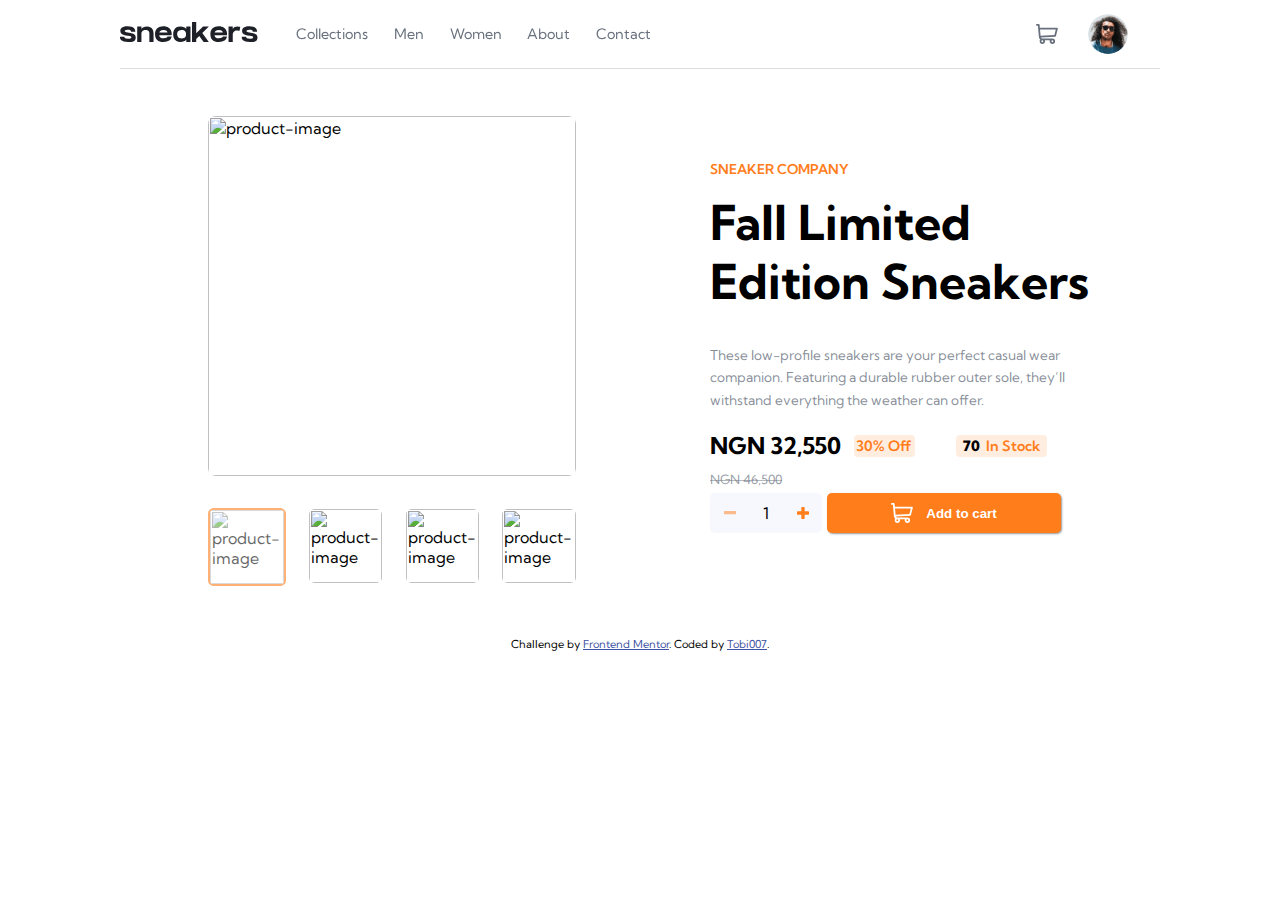
==== commit 9c264a4a: "html fix" ====
--- a/index.html
+++ b/index.html
@@ -44,7 +44,7 @@
       <div id="full-cart">
       <div id="full-cart-details">
       <div>
-        <img src="/ecommerce-product-page-main/images/image-product-1-thumbnail.jpg">
+        <img title="product-image" src="/ecommerce-product-page-main/images/image-product-1-thumbnail.jpg">
       </div>
       <div id="cart-product-details">
         <p id="cart-product-name">Fall Limited Edition Sneakers</p>
@@ -60,11 +60,11 @@
       </div>
       <div id="check-out-content">
         <div id="top-checkout">
-          <img id="order-image" src="/ecommerce-product-page-main/images/image-product-2-thumbnail.jpg">
+          <img title="product-image" id="order-image" src="/ecommerce-product-page-main/images/image-product-2-thumbnail.jpg">
         <div id="check-out-details">
           <div id="top-details">
           <p id="check-out-text">You ordered <p id="no-of-ordered-items">0</p><p id="order-product-name">
-            Fall LImited Edition Sneakers
+            Fall Limited Edition Sneakers
           </p></p>
         </div>
         <div id="bottom-details">
@@ -115,7 +115,7 @@
   </div>
   <div id="profile-div">
     <input id="profile-pic-picker" type="file" accept="image/*">
-    <img id="profile-pic" src="images/image-avatar.png">
+    <img title="product-image" id="profile-pic" src="images/image-avatar.png">
   </div>
   </div>
 </div>
@@ -126,30 +126,30 @@
 <div id="pics-container">
   <div id="big-pics-container">
     <div>
-      <img class="big-pics" src="/ecommerce-product-page-main/images/image-product-1.jpg">
-    </div>
-    <div>
-      <img class="big-pics" src="/ecommerce-product-page-main/images/image-product-2.jpg">
-    </div>
-    <div>
-      <img class="big-pics" src="/ecommerce-product-page-main/images/image-product-3.jpg">
-    </div>
-    <div>
-      <img class="big-pics" src="/ecommerce-product-page-main/images/image-product-4.jpg">
+      <img title="product-image" class="big-pics" src="/ecommerce-product-page-main/images/image-product-1.jpg">
+    </div>
+    <div>
+      <img title="product-image" class="big-pics" src="/ecommerce-product-page-main/images/image-product-2.jpg">
+    </div>
+    <div>
+      <img title="product-image" class="big-pics" src="/ecommerce-product-page-main/images/image-product-3.jpg">
+    </div>
+    <div>
+      <img title="product-image" class="big-pics" src="/ecommerce-product-page-main/images/image-product-4.jpg">
     </div>
   </div>
   <div id="small-pics-containter">
     <div>
-      <img class="small-pics current" src="/ecommerce-product-page-main/images/image-product-1-thumbnail.jpg">
-    </div>
-    <div>
-      <img class="small-pics" src="/ecommerce-product-page-main/images/image-product-2-thumbnail.jpg">
-    </div>
-    <div>
-      <img class="small-pics" src="/ecommerce-product-page-main/images/image-product-3-thumbnail.jpg">
-    </div>
-    <div>
-      <img class="small-pics" src="/ecommerce-product-page-main/images/image-product-4-thumbnail.jpg">
+      <img title="product-image" class="small-pics current" src="/ecommerce-product-page-main/images/image-product-1-thumbnail.jpg">
+    </div>
+    <div>
+      <img title="product-image" class="small-pics" src="/ecommerce-product-page-main/images/image-product-2-thumbnail.jpg">
+    </div>
+    <div>
+      <img title="product-image" class="small-pics" src="/ecommerce-product-page-main/images/image-product-3-thumbnail.jpg">
+    </div>
+    <div>
+      <img title="product-image" class="small-pics" src="/ecommerce-product-page-main/images/image-product-4-thumbnail.jpg">
     </div>
   </div>
 </div>
@@ -189,7 +189,7 @@
 </div>
 </div>
 <div class="attribution">
-  Challenge by <a href="https://www.frontendmentor.io?ref=challenge" target="_blank">Frontend Mentor</a>. 
+  Challenge by <a title="Frontend-mentor" href="https://www.frontendmentor.io?ref=challenge" target="_blank">Frontend Mentor</a>. 
   Coded by <a href="mailto: tobioketade007@gmail.com">Tobi007</a>.
 </div>
 </div>
@@ -203,16 +203,16 @@
     </div>
     <div id="light-box-mains-container">
       <div>
-        <img class="light-box-main" src="/ecommerce-product-page-main/images/image-product-1.jpg">
-      </div>
-      <div>
-        <img class="light-box-main" src="/ecommerce-product-page-main/images/image-product-2.jpg">
-      </div>
-      <div>
-        <img class="light-box-main" src="/ecommerce-product-page-main/images/image-product-3.jpg">
-      </div>
-      <div>
-        <img class="light-box-main" src="/ecommerce-product-page-main/images/image-product-4.jpg">
+        <img title="product-image" class="light-box-main" src="/ecommerce-product-page-main/images/image-product-1.jpg">
+      </div>
+      <div>
+        <img title="product-image" class="light-box-main" src="/ecommerce-product-page-main/images/image-product-2.jpg">
+      </div>
+      <div>
+        <img title="product-image" class="light-box-main" src="/ecommerce-product-page-main/images/image-product-3.jpg">
+      </div>
+      <div>
+        <img title="product-image" class="light-box-main" src="/ecommerce-product-page-main/images/image-product-4.jpg">
       </div>
     </div>
     <div id="next" class="direction">
@@ -221,16 +221,16 @@
   </div>
   <div id="light-box-subs-container">
     <div>
-      <img class="light-box-sub current" src="/ecommerce-product-page-main/images/image-product-1-thumbnail.jpg">
-    </div>
-    <div>
-      <img class="light-box-sub" src="/ecommerce-product-page-main/images/image-product-2-thumbnail.jpg">
-    </div>
-    <div>
-      <img class="light-box-sub" src="/ecommerce-product-page-main/images/image-product-3-thumbnail.jpg">
-    </div>
-    <div>
-      <img class="light-box-sub" src="/ecommerce-product-page-main/images/image-product-4-thumbnail.jpg">
+      <img title="product-image" class="light-box-sub current" src="/ecommerce-product-page-main/images/image-product-1-thumbnail.jpg">
+    </div>
+    <div>
+      <img title="product-image" class="light-box-sub" src="/ecommerce-product-page-main/images/image-product-2-thumbnail.jpg">
+    </div>
+    <div>
+      <img title="product-image" class="light-box-sub" src="/ecommerce-product-page-main/images/image-product-3-thumbnail.jpg">
+    </div>
+    <div>
+      <img title="product-image" class="light-box-sub" src="/ecommerce-product-page-main/images/image-product-4-thumbnail.jpg">
     </div>
   </div>
 </div>
--- a/ecommerce-product.css
+++ b/ecommerce-product.css
@@ -18,7 +18,9 @@
 #page-content{
     display: flex;
     width: 100vw;
-    height: calc(100dvh - 4.235em);
+    /* height: calc(100dvh - 4.235em); */
+    height: auto;
+    padding: 2.5em 0 2.5em 0;
     justify-content: center;
     align-items: center;
     overflow-x: hidden;
@@ -249,12 +251,13 @@
 #no-of-items{
     display: none;
     background-color: hsl(26, 100%, 55%);
-    font-size: 1.25dvh;
+    font-size: 0.5em;
+    padding: 0.1em;
     color: white;
     border-radius: 40%;
     min-width: 1.45em; 
     max-width: fit-content;
-    height: 1.125em;
+    min-height: 1.125em;
     text-align: center;
     position: relative;
     z-index: 1;
@@ -279,16 +282,16 @@
         transform: scale(1.1);
     }
     70%{
-        transform: rotate(-90deg) translateY(5px) scale(0.9) translateX(0px);
+        transform: rotate(-90deg) translateY(3px) scale(0.9) translateX(0px);
     }
     80%{
-        transform: rotate(10deg) translateY(5px)translateX(11px);
+        transform: rotate(10deg) translateY(3px)translateX(11px);
     }
     90%{
-        transform: rotate(10deg) translateY(5px)translateX(11px);
+        transform: rotate(10deg) translateY(3px)translateX(11px);
     }
     95%{
-        transform: rotate(-10deg) translateY(5px)translateX(11px);
+        transform: rotate(-10deg) translateY(3px)translateX(11px);
     }
 }
 #cart-dropdown{
@@ -337,7 +340,7 @@
 #full-cart-details{
     display: flex;
     flex-direction: row nowrap;
-    gap: 1em;
+    gap: 0.5em;
     height: 4.5em;
     align-items: center;
     width: 19em;
@@ -351,10 +354,10 @@
     font-size: 0.85em;
     color:hsl(219, 9%, 45%);
     position: relative;
-    top: 0.85em;
+    top: 0.5em;
 }
 #cart-price{
-    font-size: 1em;
+    font-size: 0.85em;
     display: flex;
     color:hsl(219, 9%, 45%);
     gap: 0.35em;
@@ -417,7 +420,7 @@
     flex-flow: row wrap;
     height: 3.5em;
     font-size: 0.78em;
-    text-wrap: nowrap;
+    white-space: nowrap;
 }
 #top-details{
     display: flex;
@@ -474,7 +477,7 @@
     content: 'ENITH BANK';
     width: 1em;
     font-weight: bold;
-    text-wrap: wrap;
+    white-space: wrap;
     position: absolute;
     font-size: 0.5em;
     font-family: verdana;
@@ -516,7 +519,7 @@
 }
 #movie-garden-text{
     font-size: 0.85em;
-    text-wrap: nowrap;
+    white-space: nowrap;
 }
 #movie-garden-text span{
     color: var(--brand-color);
@@ -552,8 +555,8 @@
     font-size: 1.5em;
     background: linear-gradient(to right,white,var(--brand-color), white);
     -webkit-text-fill-color: transparent;
+    -webkit-background-clip: text;
     background-clip: text;
-    -webkit-background-clip: text;
 }
 #order-price{
     font-weight: bold;
@@ -704,6 +707,9 @@
     align-items: center;
     justify-content: space-between;
 }
+.sign:hover {
+    cursor: not-allowed;
+}
 .sign.hover{
     opacity: 1.0;
 }
@@ -761,9 +767,10 @@
     left: 0;
     flex-flow: column nowrap;
     gap: 1.75em;
-    overflow: hidden;
-    justify-content: center;
-    align-items: center;
+    overflow-x: hidden;
+    align-items: center;
+    padding: 3.5em 0 0 0;
+    justify-content: start;
 }
 #close-container{
     position: relative;
@@ -826,6 +833,7 @@
     align-items: center;
     display: flex;
     justify-content: space-evenly;
+    margin-bottom: 7em;
 }
 .light-box-sub{
     width: 3.5em;
@@ -835,6 +843,7 @@
 .light-box-sub:hover{
     cursor: pointer;
 }
+
 
 
 @media (max-width: 480px){
@@ -937,10 +946,11 @@
         display: none;
     }
     #no-of-items{
-        font-size: 1dvh;
+        font-size: 1.05dvh;
         border-radius: 40%;
         min-width: 1.5dvh; 
-        height: 1.2dvh;
+        height: auto;
+        padding: 0.05dvh;
     }
     #cart-dropdown{
         top: 7.5dvh;
@@ -966,27 +976,27 @@
         bottom: 2.5dvh;
     }
     #full-cart-details{
-        gap: 2vw;
-        height: 4.5em;
+        gap: 2.5vw;
+        height: 10vh;
         width: 85vw;
     }
     #full-cart img{
-        width: 15vw;
-        height: 7dvh;
+        width: 8dvh;
+        height: 8dvh;
         border-radius: 0.85dvh;
     }
     #cart-product-name{
-        font-size: 2.1dvh;
-        top: 1.5dvh;
+        font-size: 4.05vw;
+        top: 2.15vw;
     }
     #cart-price{
-        font-size: 2dvh;
-        gap: 2vw;
-        bottom: 1.65dvh;
+        font-size: 3.8vw;
+        gap: 1vw;
+        bottom: 3.25vw;
     }
     #delete-cart{
-        right: 7.5vw;
-        transform: scale(1.5);
+        right: 5.05vw;
+        transform: scale(1.25);
     }
     #delete-cart:active{
         fill: hsl(0, 0%, 0%);
@@ -1012,11 +1022,12 @@
     #top-checkout{
         height: 8.5dvh;
         width: 87.5vw;
+        overflow: hidden;
         gap: 1.5vw;
     }
     #check-out-details{
         height: 6.25dvh;
-        font-size: 1.7dvh;
+        font-size: 3.25vw;
     }
     #top-details{
         height: 3dvh;
@@ -1071,12 +1082,12 @@
         font-size: 2.8dvh;
     }
     #order-image{
-        width: 15vw;
+        width: 7vh;
         height: 7dvh;
         border-radius: 0.85dvh;
     }
     #order-product-name{
-        font-size: 1.6dvh;
+        font-size: 3.45vw;
         color:hsl(219, 9%, 45%);
     }
     #profile-pic-picker{
@@ -1197,12 +1208,15 @@
         display: none;
     }
     #light-box{
-        display: flex;
+        display: flex!important;
         z-index: 1;
         height: calc(100vw - 6.35dvh);
         position: absolute;
         top: 6.35dvh;
         right: 0;
+        padding: 0;
+        justify-content: center;
+        overflow: hidden;
     }
     #close-container{
         display: none;
